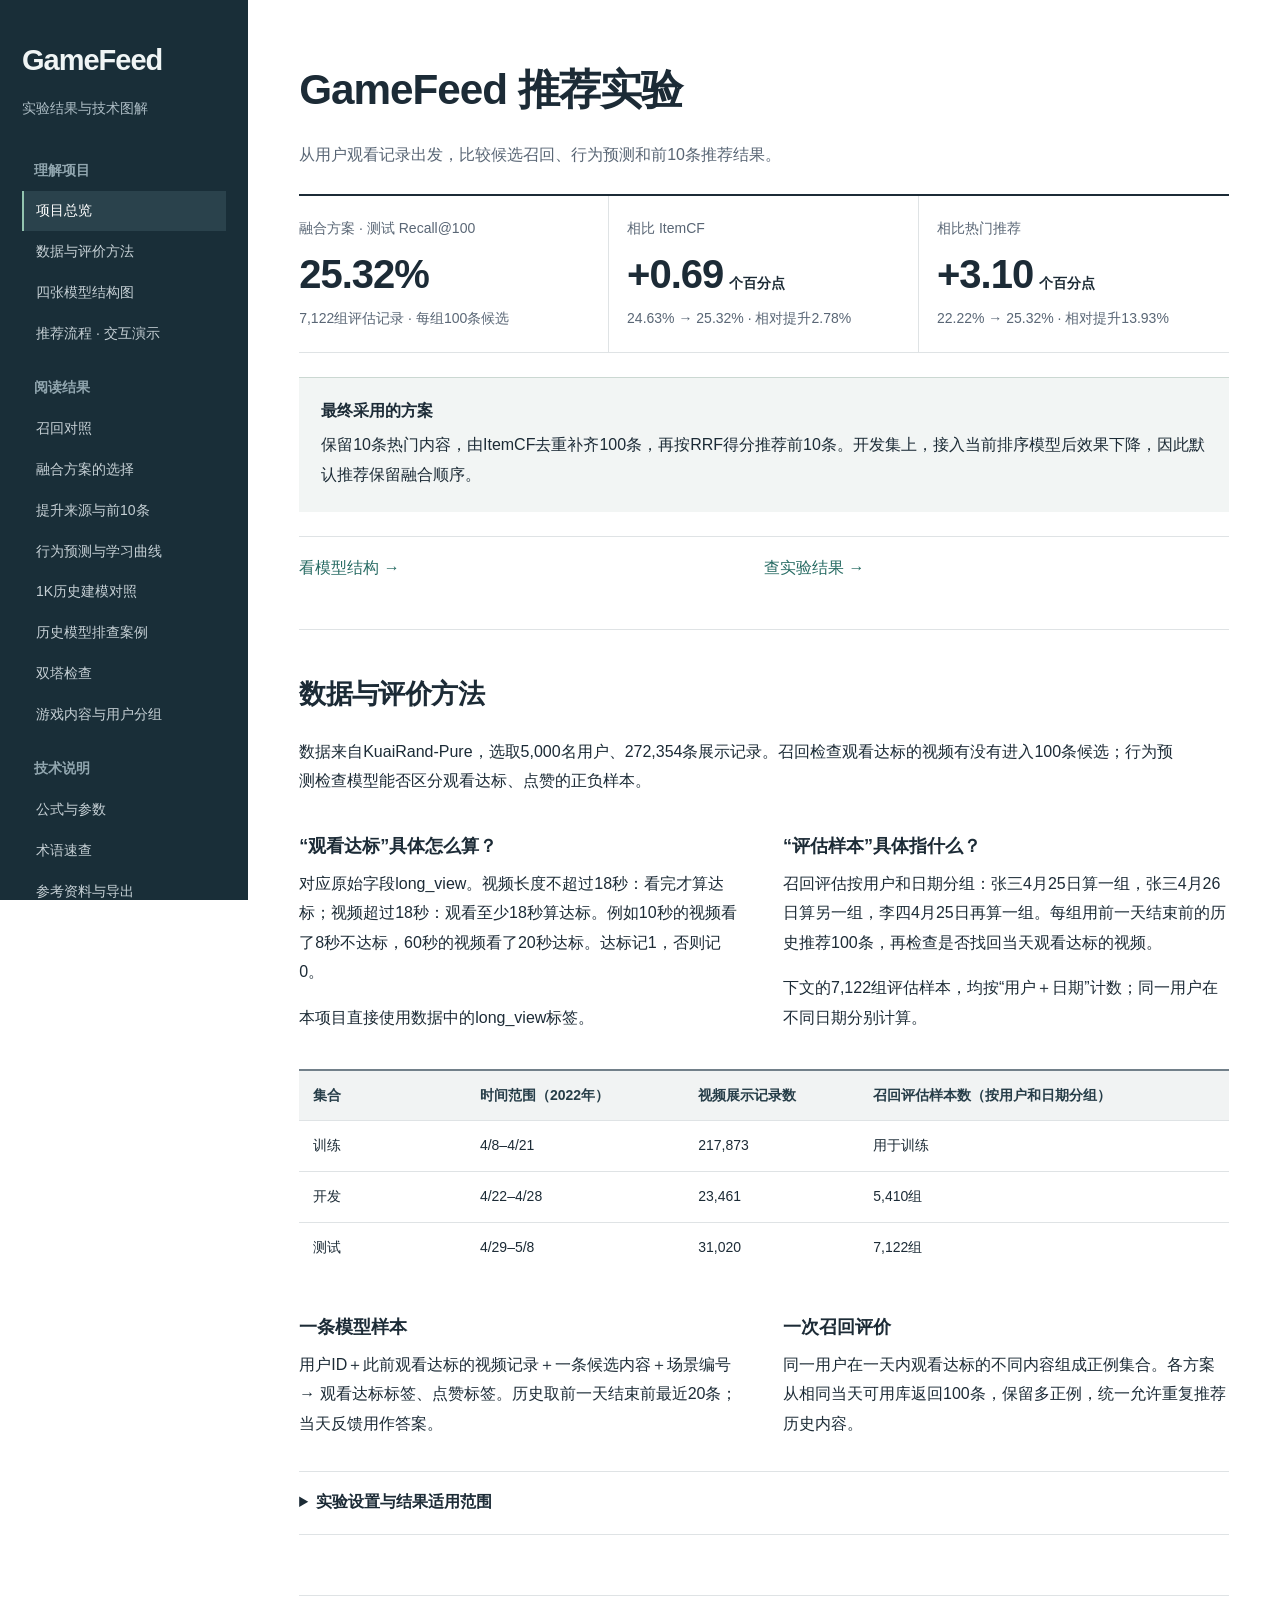
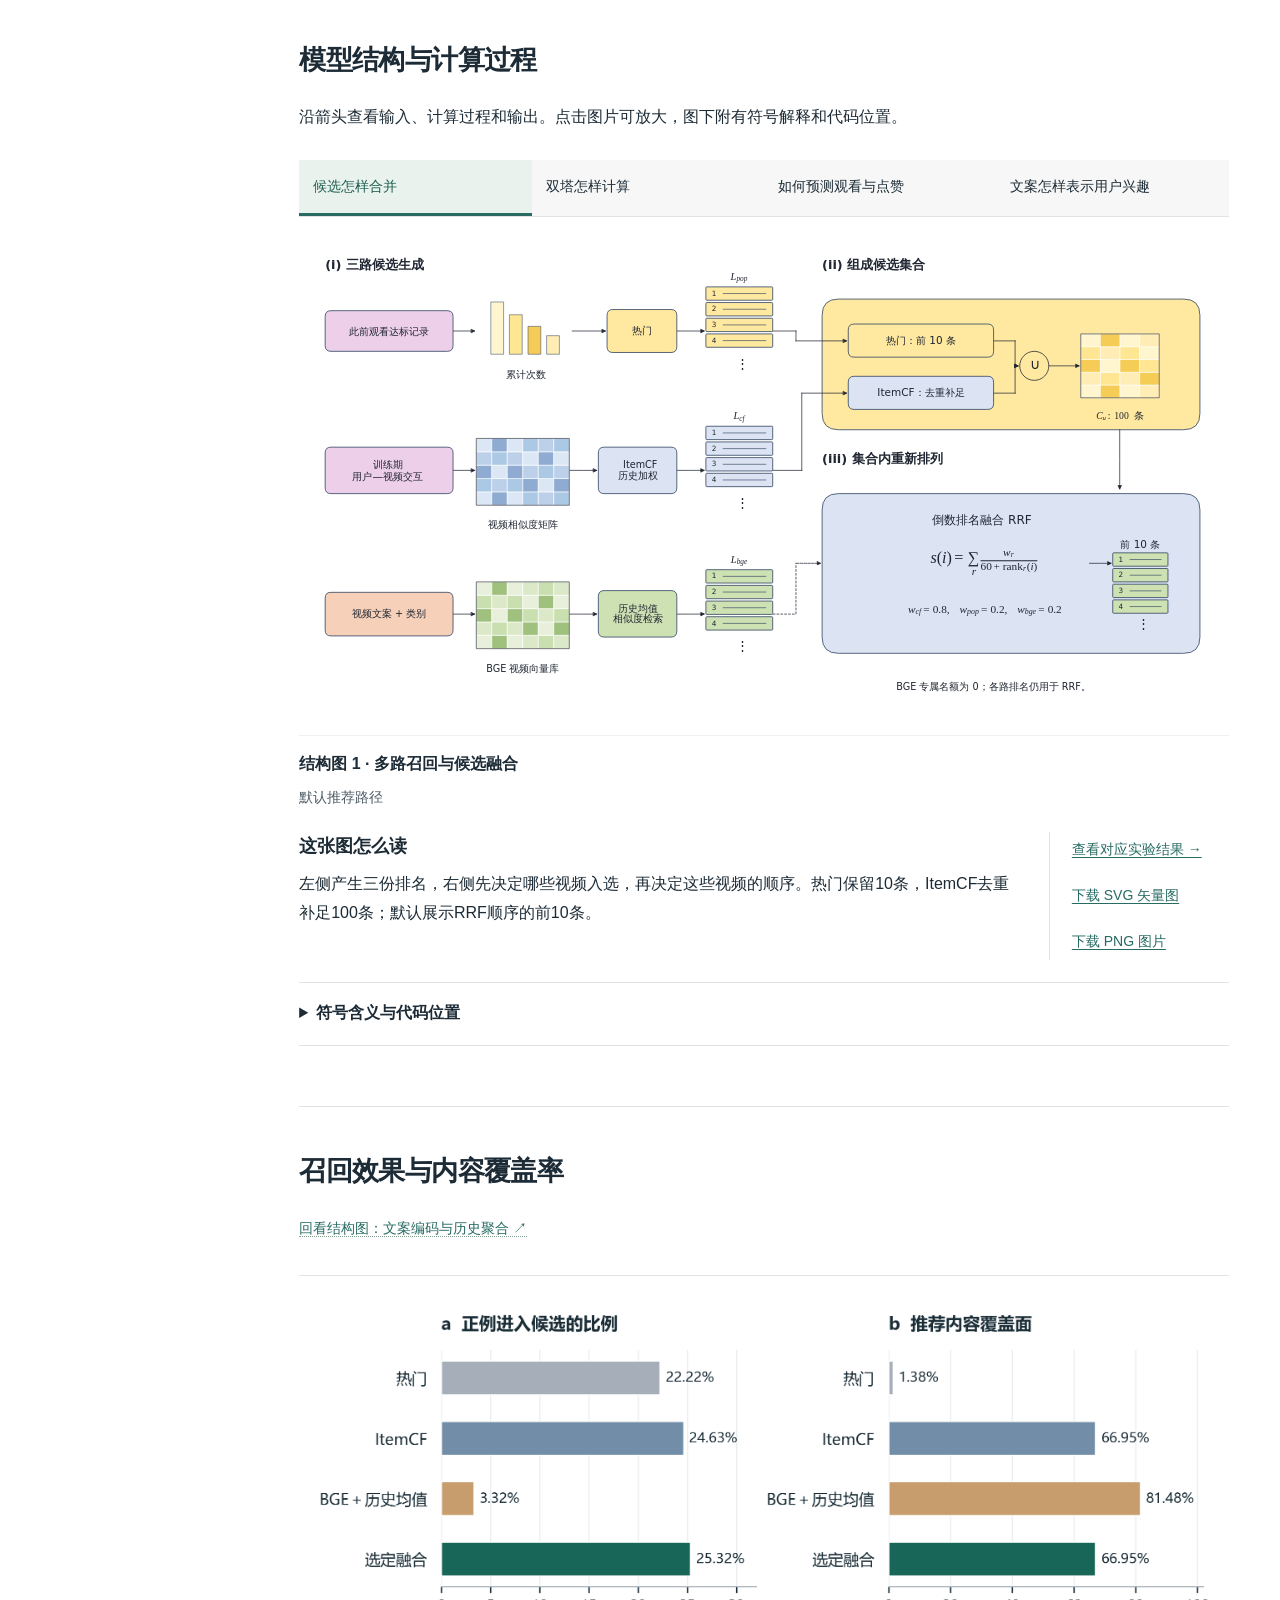
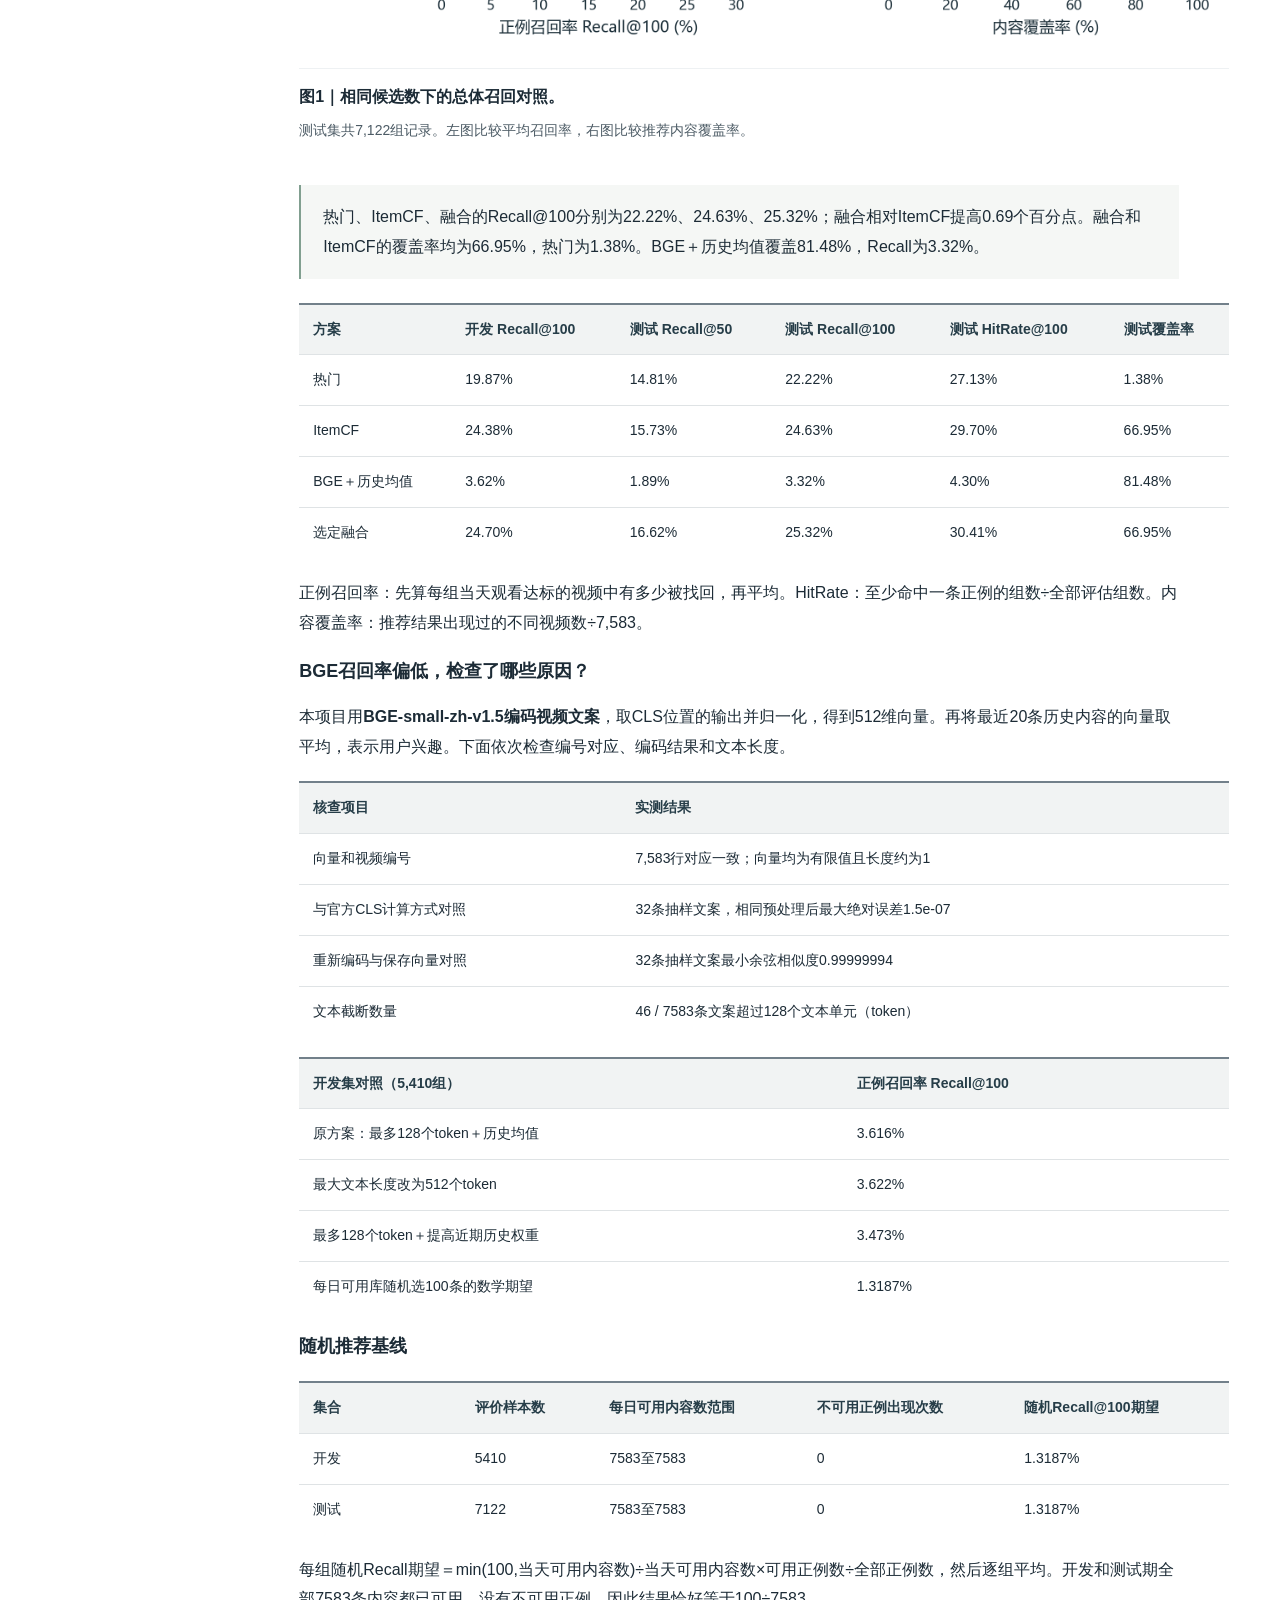
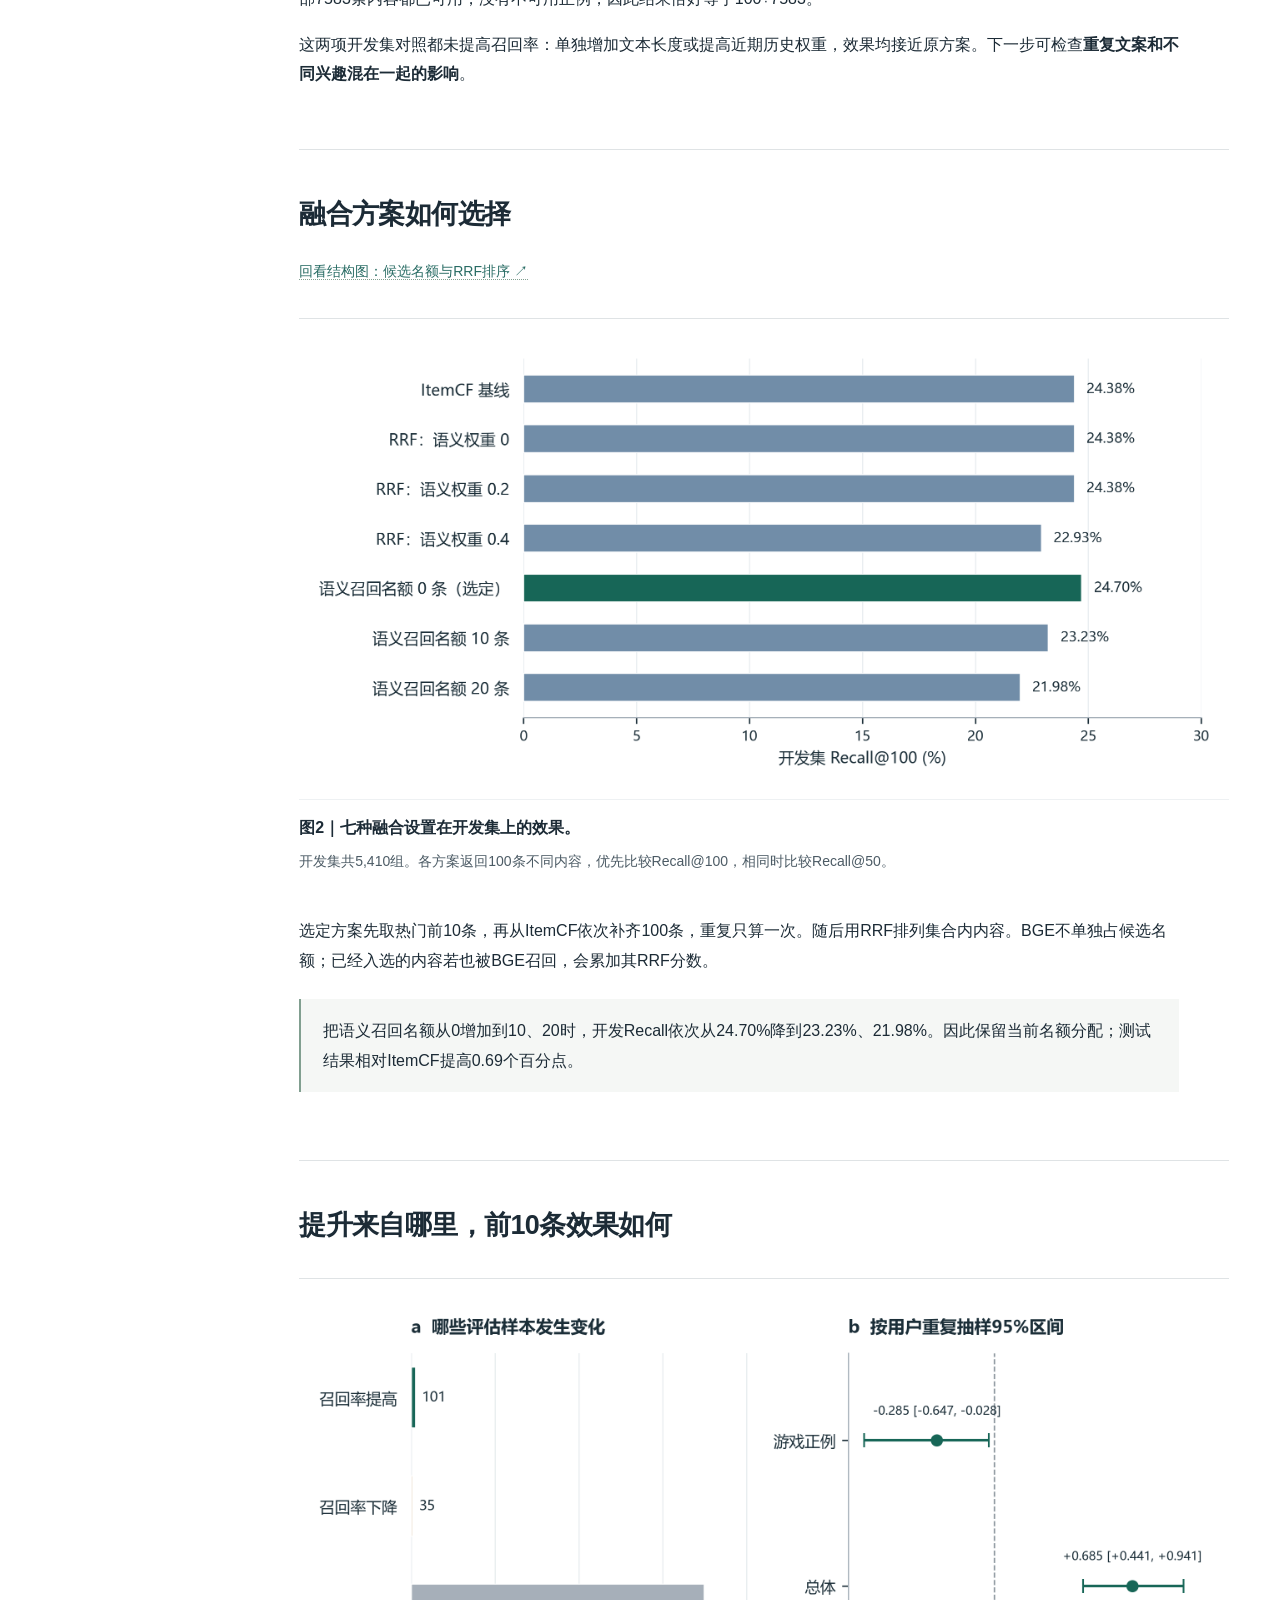
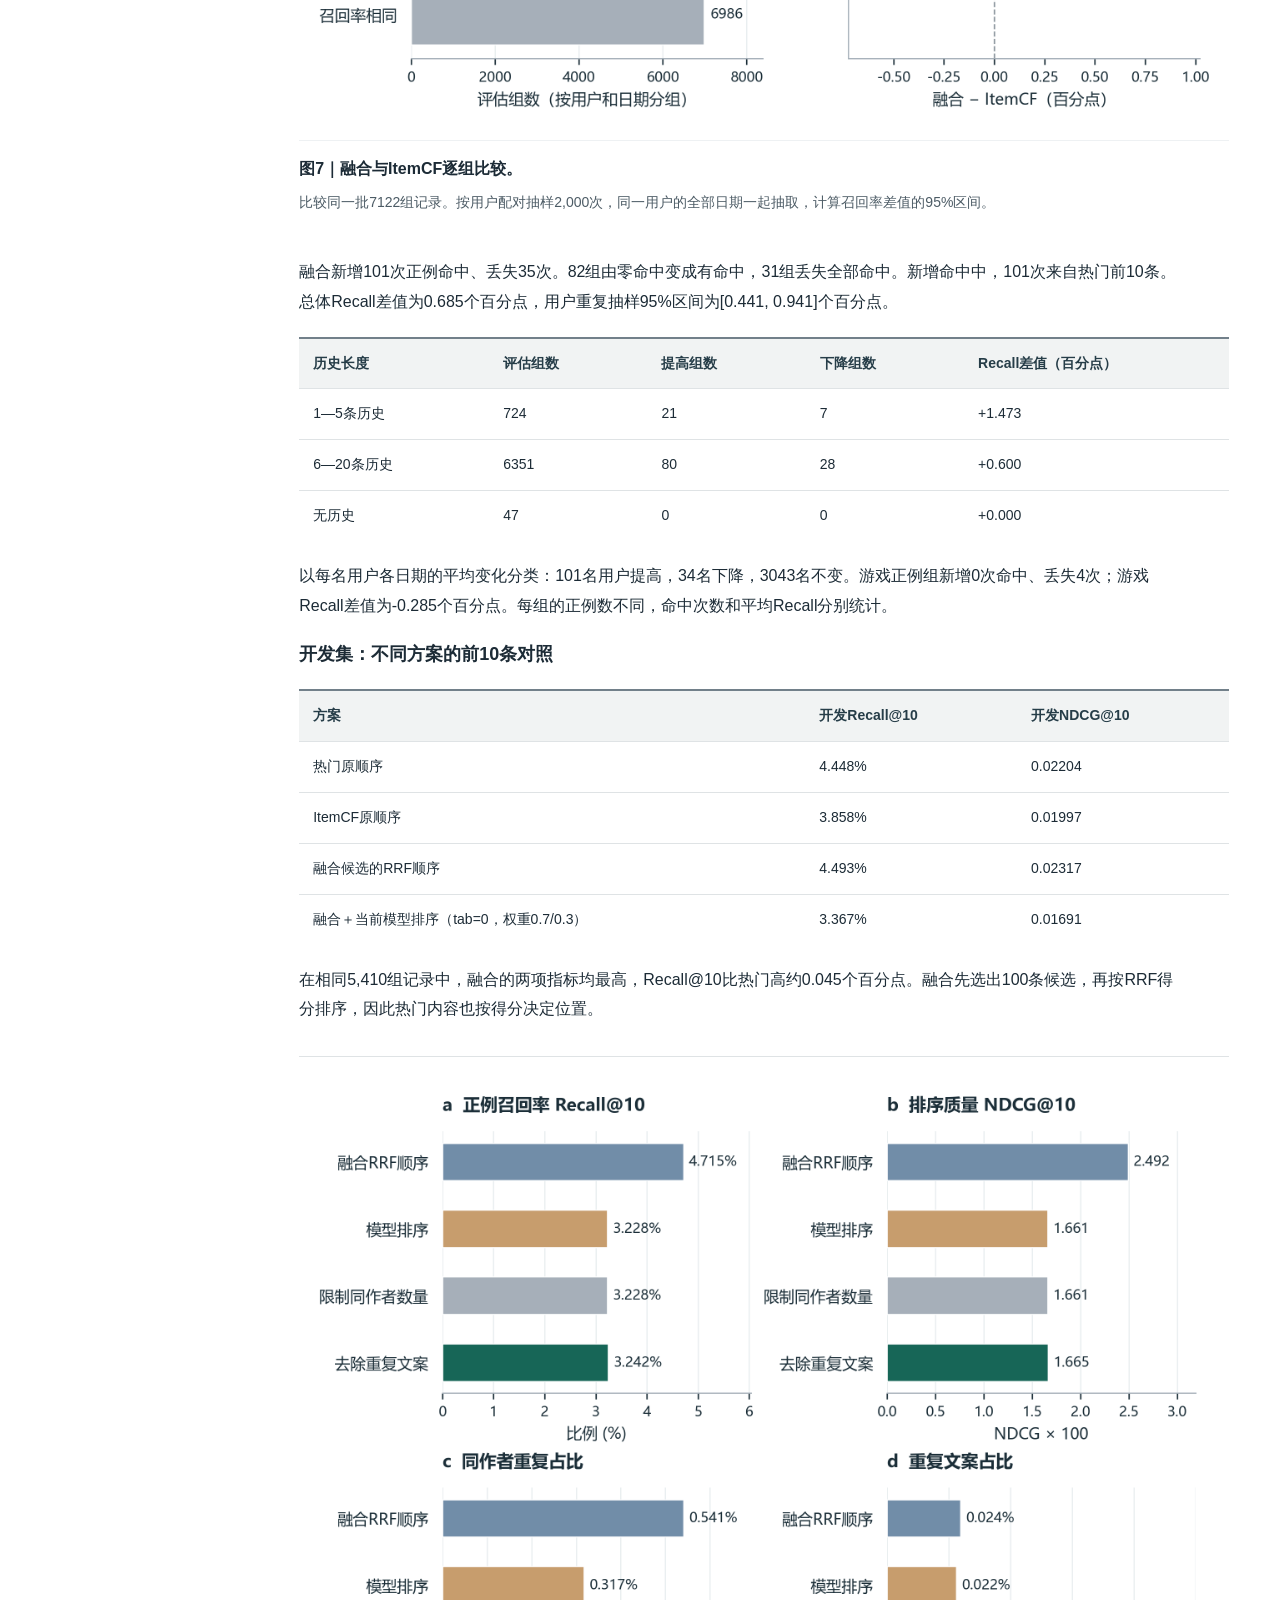
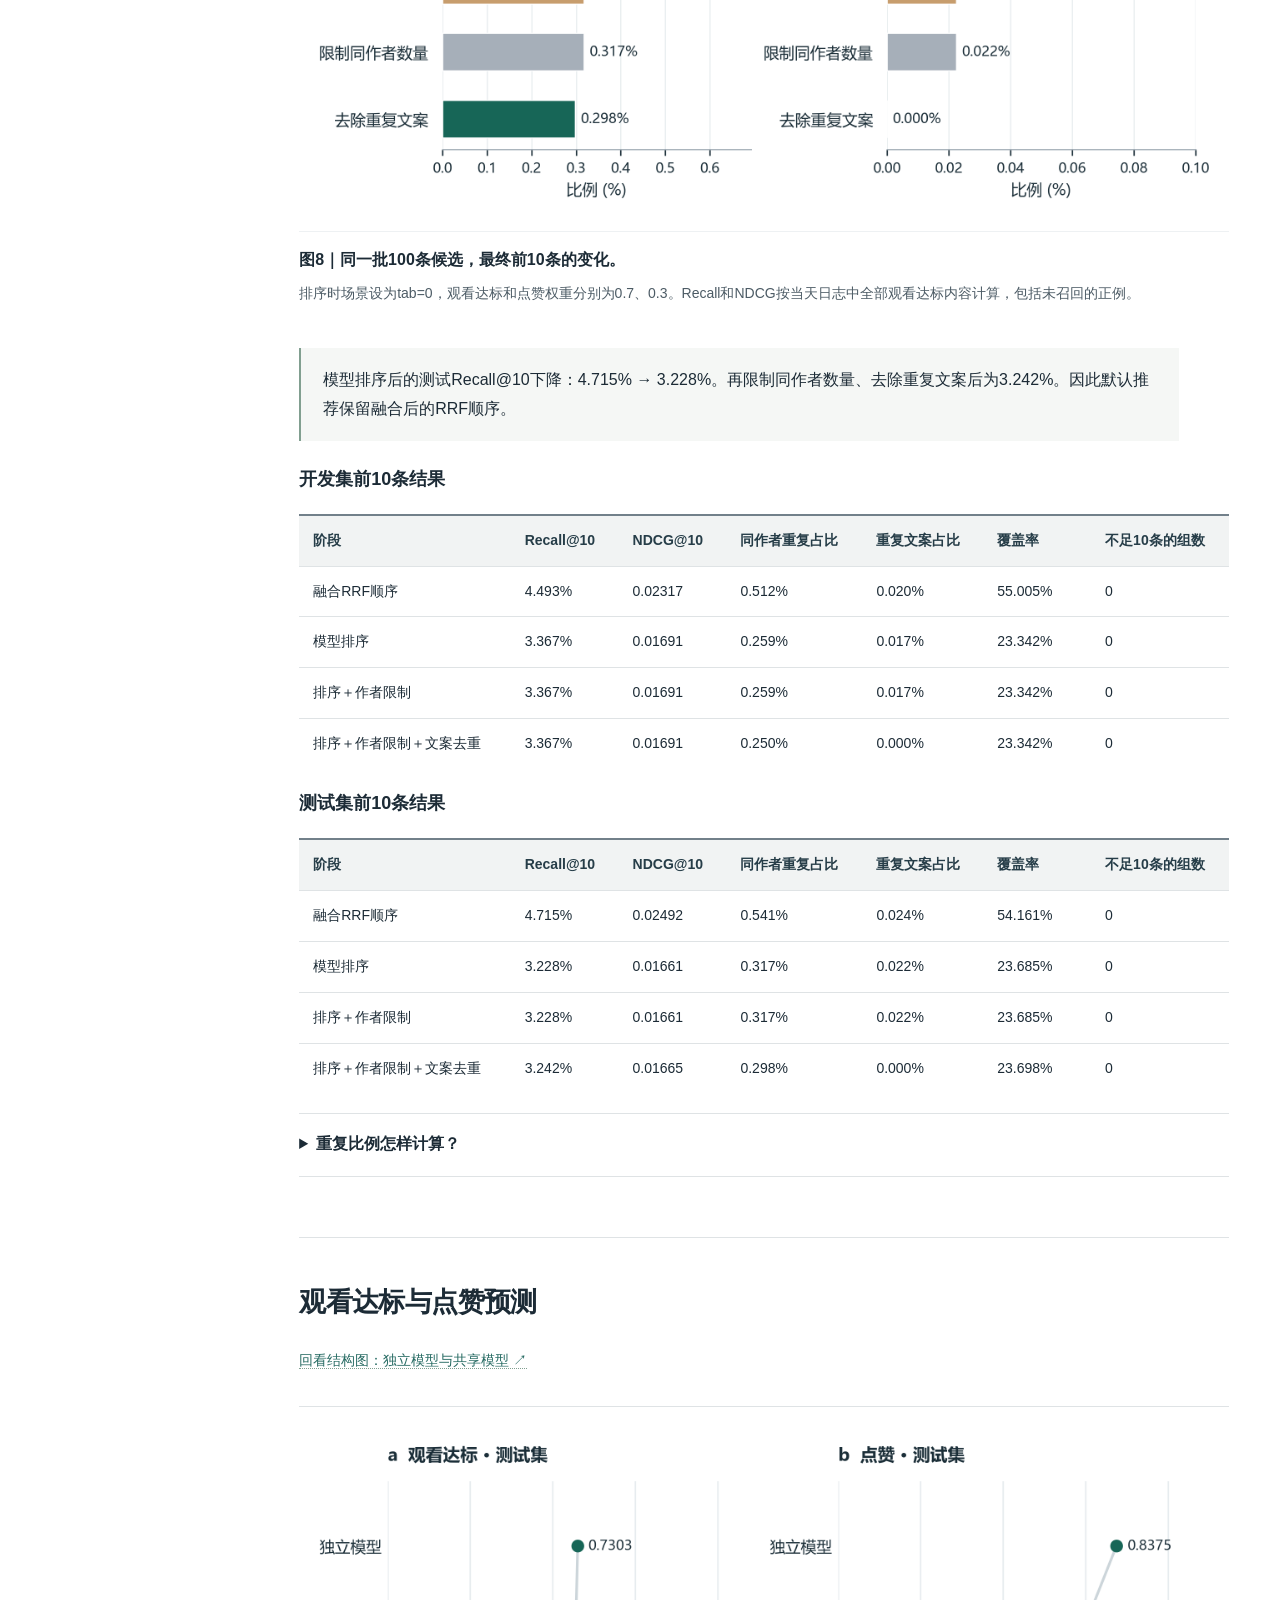
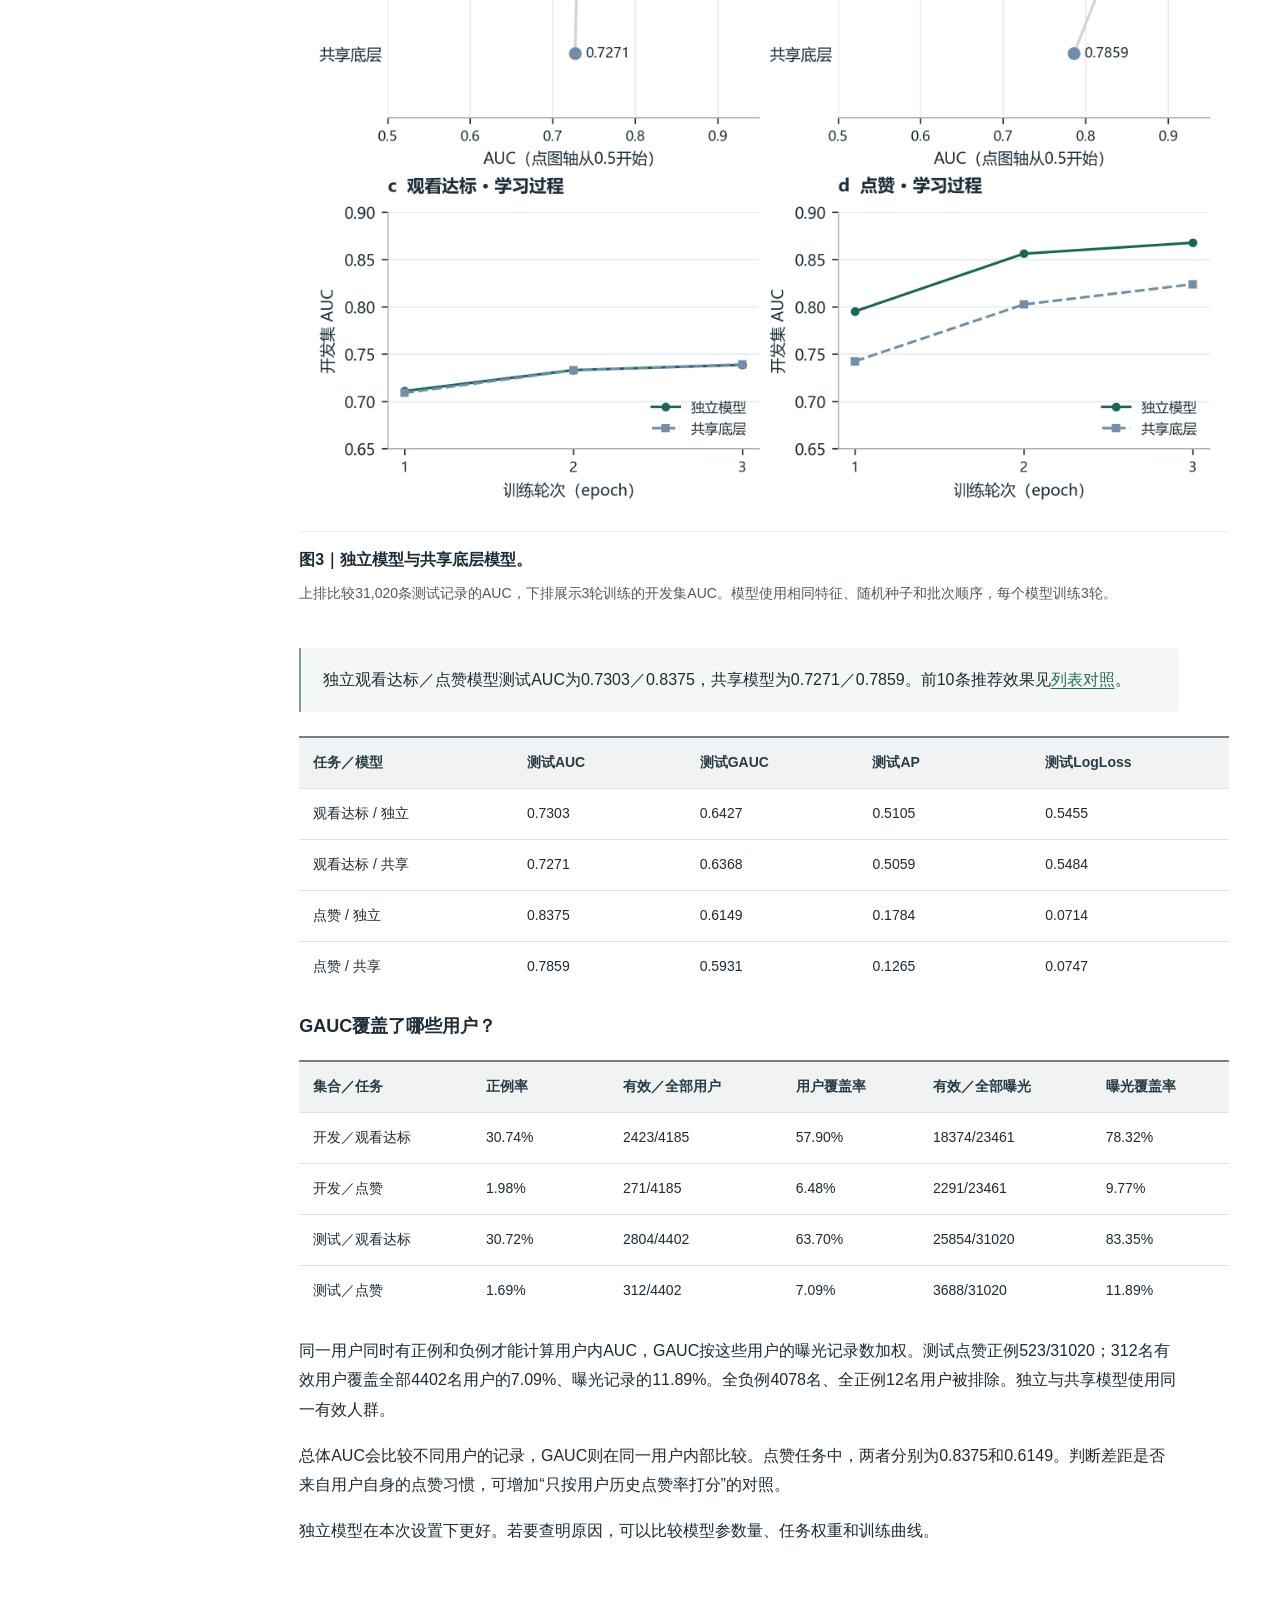
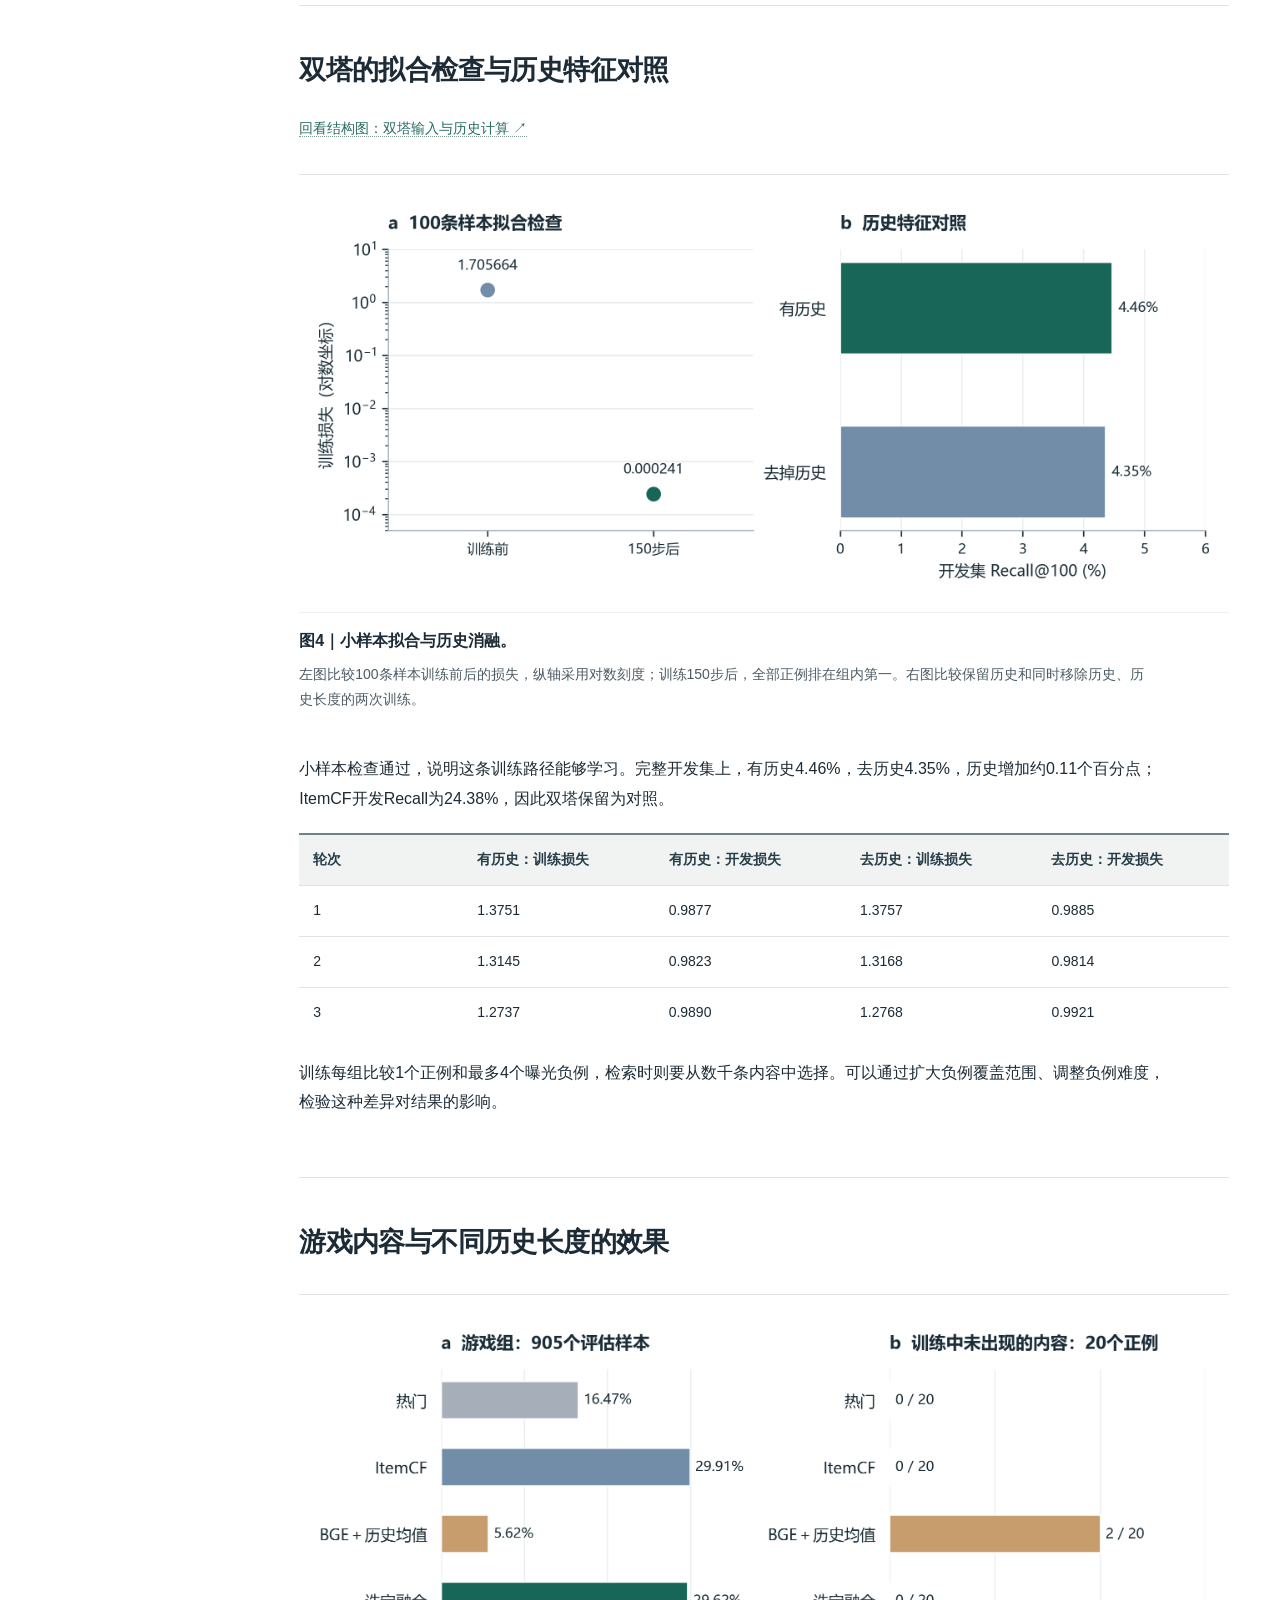
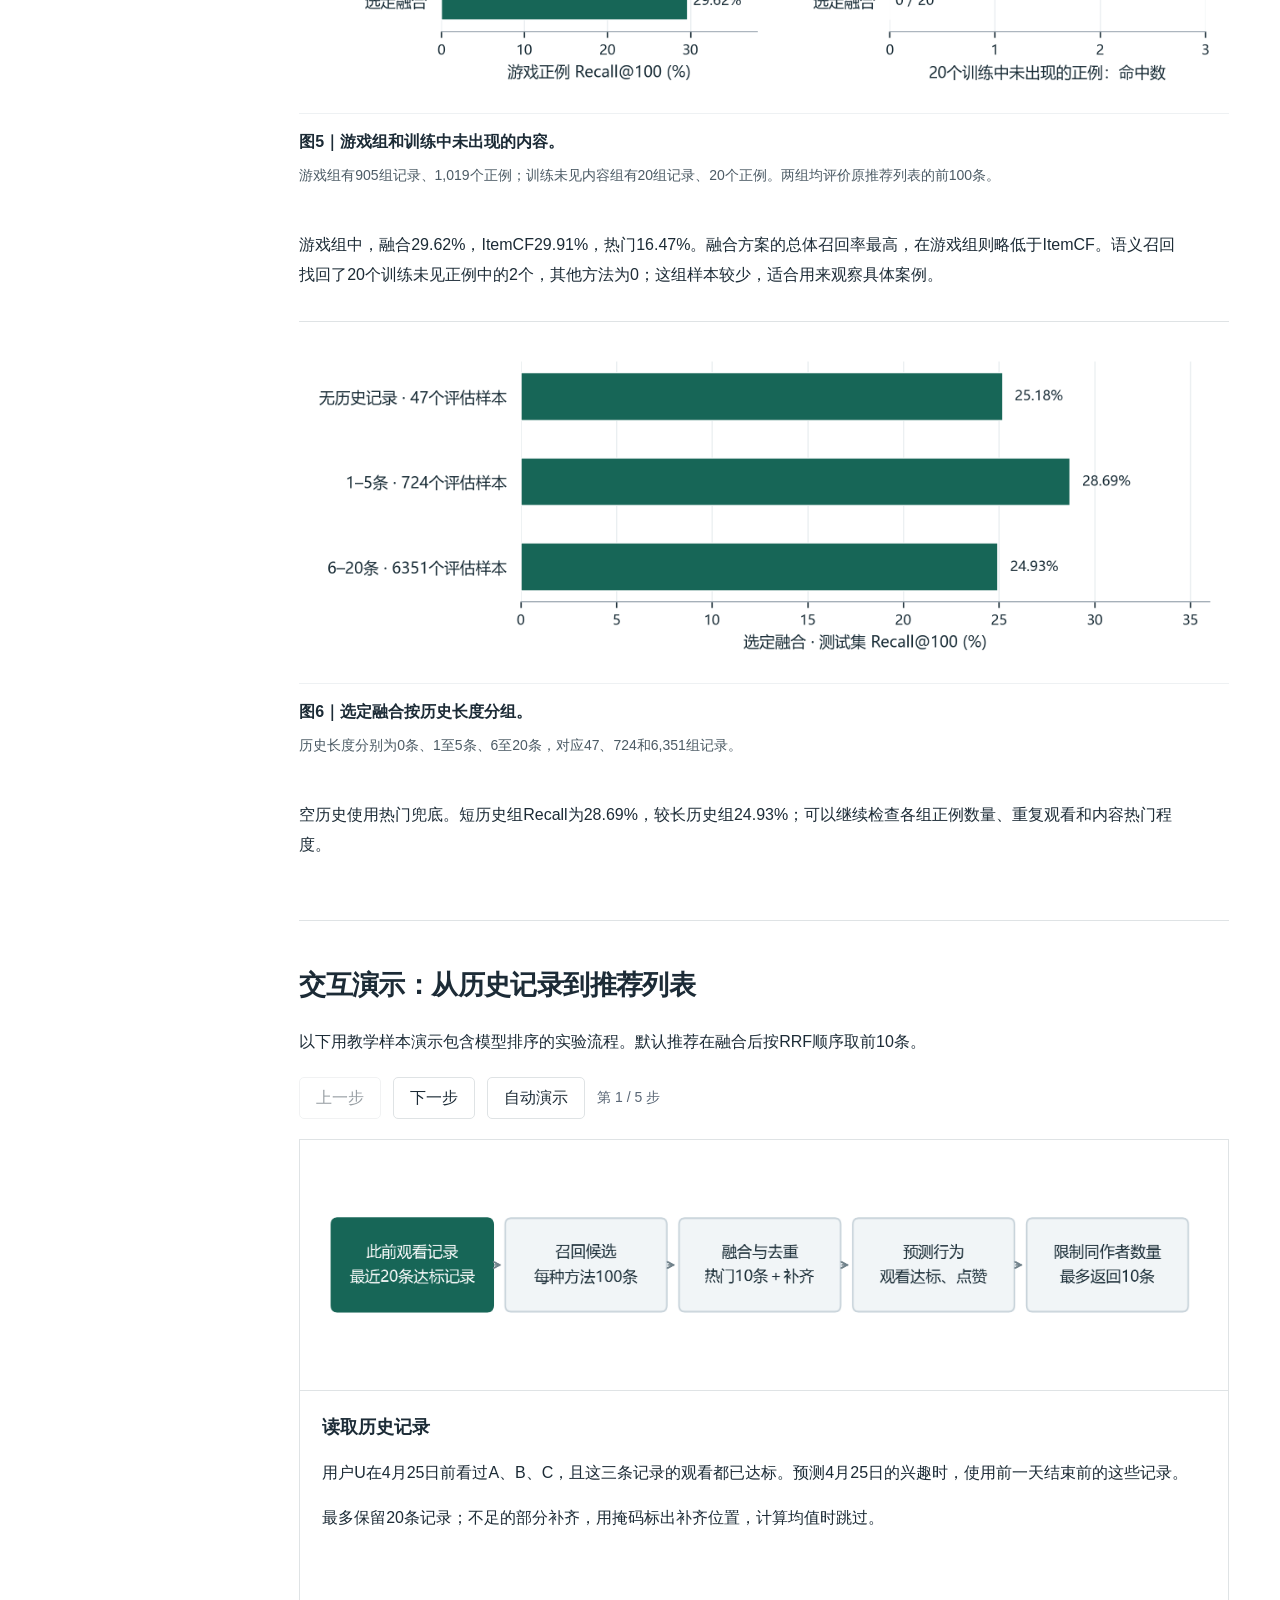
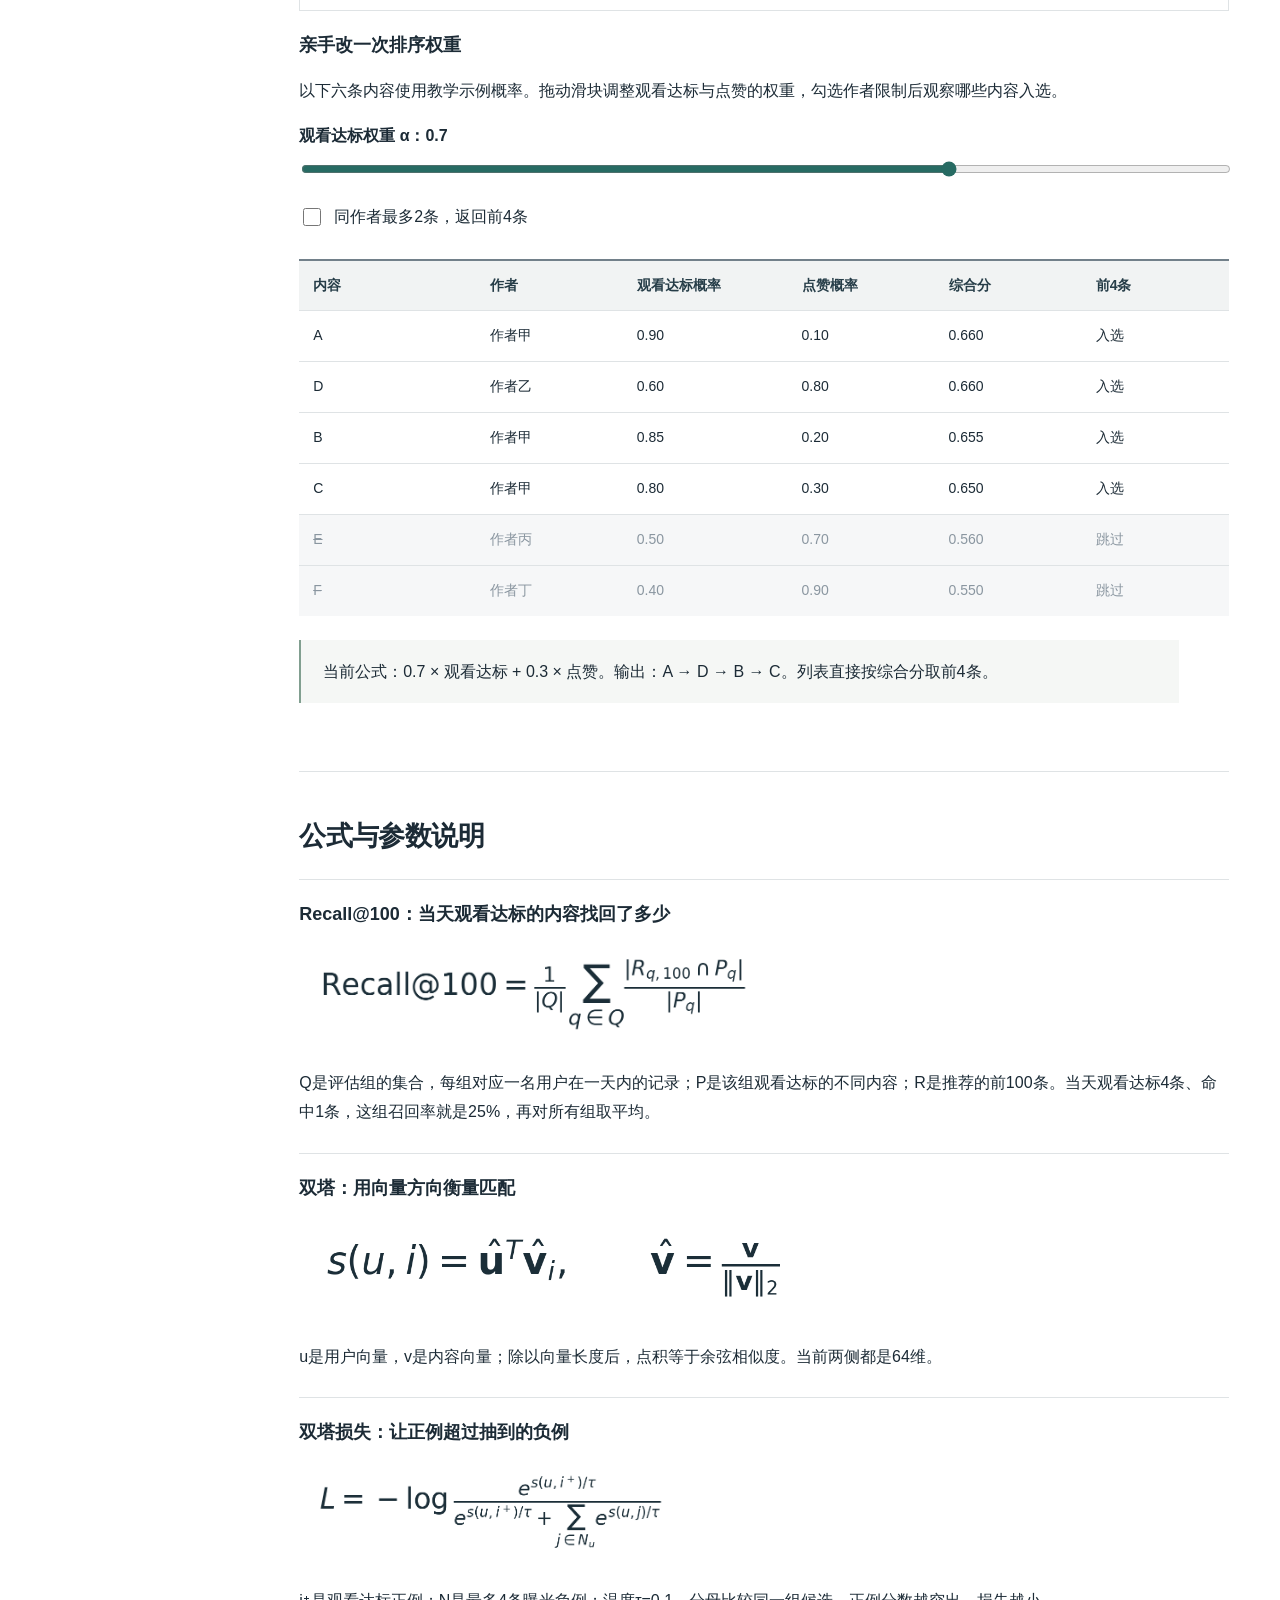
==== deliverables/GameFeed_实验结果图解.html @ 48ff735e "Publish 1K history modeling experiments and sanitized reports" ====
<!doctype html>
<html lang="zh-CN">
<head><meta charset="utf-8"><meta name="viewport" content="width=device-width,initial-scale=1">
<title>GameFeed｜实验结果与技术图解</title>
<style>
:root{--ink:#20313b;--muted:#596a75;--line:#dce4e9;--accent:#176657;--light:#eef5f2;--paper:#fff;--bg:#f5f7f9}
*{box-sizing:border-box}html{scroll-behavior:smooth;scroll-padding-top:24px}body{margin:0;font:16px/1.85 'Segoe UI','Microsoft YaHei',sans-serif;color:var(--ink);background:var(--bg)}a{color:var(--accent);text-underline-offset:3px}a:hover{color:#0b4539}button,input{font:inherit}button,.button{cursor:pointer;min-height:42px;border:1px solid var(--line);background:#fff;color:var(--ink);border-radius:5px;padding:8px 16px;text-decoration:none;display:inline-flex;align-items:center;justify-content:center;line-height:1.5}button:hover,.button:hover{background:var(--light);border-color:var(--accent)}button:disabled{opacity:.45;cursor:default}.button{background:var(--accent);color:#fff}.button:hover{color:var(--accent)}.button.secondary{background:#fff;color:var(--accent)}:focus-visible{outline:3px solid #ad7028;outline-offset:3px}.skip{position:absolute;top:-70px;padding:12px;background:#fff;z-index:10}.skip:focus{top:0}
.shell{max-width:1480px;margin:auto;display:grid;grid-template-columns:220px minmax(0,1fr)}.rail{position:sticky;top:0;height:100vh;padding:34px 22px;border-right:1px solid var(--line);background:#fff;overflow:auto}.brand{font-size:25px;font-weight:800;letter-spacing:-1px}.rail .meta{font-size:12px;margin:2px 0 25px}.rail nav{display:flex;flex-direction:column;gap:3px}.rail nav a{display:block;text-decoration:none;color:var(--muted);padding:8px 10px;font-size:13px;border-radius:4px}.rail nav a:hover{background:var(--light);color:var(--accent)}.rail-note{font-size:12px;color:var(--muted);border-top:1px solid var(--line);margin-top:24px;padding-top:14px}
main{min-width:0;padding:0 46px 30px;max-width:1190px}section{padding:45px 0;border-bottom:1px solid var(--line);scroll-margin-top:10px}.hero{padding-top:54px}.eyebrow{font-size:12px;letter-spacing:2px;color:var(--accent);font-weight:700}h1{font-size:clamp(30px,3vw,45px);line-height:1.35;letter-spacing:-1px;margin:18px 0}h2{font-size:25px;line-height:1.5;margin:0}h3{font-size:18px;line-height:1.6;margin:20px 0 8px}.lead{font-size:19px;color:var(--muted);max-width:780px}.meta,.reader{font-size:13px;color:var(--muted)}.section-head{display:flex;gap:16px;align-items:center;margin-bottom:23px}.section-head>span{font-size:13px;font-weight:700;color:var(--accent);border:1px solid #a7bdb5;padding:2px 8px;border-radius:3px}.kpis{display:grid;grid-template-columns:repeat(3,1fr);border:1px solid var(--line);margin:30px 0;background:var(--paper)}.kpis>div{padding:22px;border-right:1px solid var(--line)}.kpis>div:last-child{border:0}.kpis small,.kpis span{display:block;font-size:12px;color:var(--muted)}.kpis strong{display:block;font-size:36px;line-height:1.7;letter-spacing:-1px;font-variant-numeric:tabular-nums}.kpis em{font-size:12px;font-style:normal;letter-spacing:0;margin-left:6px}.finding,.takeaway,.talk{background:var(--light);border-left:3px solid var(--accent);padding:17px 22px;margin:24px 0}.finding p{margin:5px 0}.two-col{display:grid;grid-template-columns:1fr 1fr;gap:30px}.two-col p{margin-top:6px}
figure{margin:22px 0;background:#fff;border:1px solid var(--line);padding:22px 20px 16px;break-inside:avoid}.chart{display:block;width:100%;height:auto}figcaption{font-size:13px;color:var(--muted);line-height:1.75;padding:14px 10px 0;border-top:1px solid #eef1f3;margin-top:12px}figcaption b{color:var(--ink)}.table-wrap{overflow:auto;margin:20px 0;border:1px solid var(--line);background:white}table{border-collapse:collapse;width:100%;font-size:13px;font-variant-numeric:tabular-nums}th{background:#edf1f4;text-align:left;color:#3c515d;white-space:nowrap}td,th{padding:11px 15px;border-bottom:1px solid var(--line);vertical-align:top}td{min-width:70px}tr:last-child td{border-bottom:0}tbody tr:hover{background:#f7faf9}
details{margin:16px 0;border:1px solid var(--line);background:white;padding:15px 20px}summary{cursor:pointer;font-weight:600;line-height:1.7;min-height:30px}details ul{padding-left:22px;color:var(--muted);font-size:14px}.formula-grid{display:grid;grid-template-columns:1fr;gap:18px}.formula-card{background:#fff;border:1px solid var(--line);padding:22px 26px;break-inside:avoid;min-width:0}.formula-card h3{margin-top:0}.formula-card p{font-size:14px;margin-bottom:0}.formula{width:100%;height:auto;display:block}.formula-card:nth-child(even){border-left:3px solid #718da8}
.flow-controls,.qa-controls,.downloads{display:flex;flex-wrap:wrap;gap:12px;align-items:center;margin:20px 0}#stage-count{font-size:13px;color:var(--muted)}#flow-image{background:white;border:1px solid var(--line);padding:10px}.stage-copy{background:#fff;border:1px solid var(--line);border-top:0;padding:22px;min-height:150px}.stage-copy h3{margin-top:0}.slider-label{display:block;font-weight:600}input[type=range]{width:100%;accent-color:var(--accent);height:32px}.check{display:flex;align-items:center;gap:10px;min-height:44px}input[type=checkbox]{width:18px;height:18px;accent-color:var(--accent)}.toy-row{animation:enter .25s ease-out}.toy-dropped{color:#8a96a0;background:#f6f7f8}.toy-dropped td:first-child{text-decoration:line-through}.qa-controls label{font-size:13px}input[type=search]{min-width:230px;flex:1;min-height:44px;background:white;border:1px solid #a5b6c0;border-radius:4px;padding:9px 13px}#qa-count{font-size:12px;color:var(--muted)}.qa>summary>span{font-size:12px;color:var(--accent);margin-right:8px}.qa summary small{display:inline-block;font-size:11px;font-weight:400;color:var(--muted);border:1px solid var(--line);padding:0 5px;margin-left:8px}.answer{padding:6px 2px 0;font-size:15px}.example{border-left:2px solid #c79d6d;padding-left:14px}.code{font-family:'Consolas','Microsoft YaHei',monospace;font-size:12px;color:#5a6b76;overflow-wrap:anywhere}.references{font-size:14px;padding-left:20px}.talk ol{padding-left:22px}.talk li{margin-bottom:8px}.footer{font-size:12px;color:var(--muted);padding:24px 0}.qa[hidden]{display:none}.sr-only{position:absolute;width:1px;height:1px;overflow:hidden;clip:rect(0,0,0,0)}@keyframes enter{from{opacity:.4}to{opacity:1}}
@media(max-width:1100px){.shell{grid-template-columns:190px minmax(0,1fr)}main{padding:0 26px}.rail{padding:25px 14px}.kpis>div{padding:16px}.kpis strong{font-size:29px}}
@media(max-width:800px){.shell{display:block}.rail{position:relative;height:auto;border-right:0;border-bottom:1px solid var(--line);padding:18px 20px}.rail .meta{margin-bottom:12px}.rail nav{display:flex;flex-direction:row;overflow:auto;gap:6px}.rail nav a{flex:0 0 auto;padding:6px 10px;border:1px solid var(--line)}.rail-note{display:none}main{padding:0 18px}section{padding:30px 0}.hero{padding-top:25px}h1{font-size:31px}.lead{font-size:16px}h2{font-size:21px}.kpis{grid-template-columns:1fr}.kpis>div{border-right:0;border-bottom:1px solid var(--line);padding:15px 20px}.kpis strong{font-size:32px}.two-col{grid-template-columns:1fr;gap:0}figure{padding:8px}.formula-card{padding:16px}.table-wrap{margin:14px 0}.qa{padding:14px}.qa-controls{gap:8px}input[type=search]{min-width:0;width:100%;flex-basis:100%}.section-head{gap:10px}.stage-copy{min-height:190px}.downloads>*{width:100%}.formula{min-width:0}}
@media(prefers-reduced-motion:reduce){html{scroll-behavior:auto}.toy-row{animation:none}}
@media print{@page{size:A4;margin:15mm}body{background:white;font-size:10pt}.shell{display:block}.rail,.skip,.flow-controls,.qa-controls,.downloads,#alpha,.check,.slider-label{display:none}main{padding:0;max-width:none}.hero{padding-top:0}section{padding:22px 0;break-inside:auto}h1{font-size:25pt}h2{font-size:17pt}h3{font-size:12pt}figure,.formula-card,.qa{break-inside:avoid}figure{padding:8px}.chart{max-height:220mm;object-fit:contain}.kpis strong{font-size:23pt}.kpis{grid-template-columns:repeat(3,1fr)}.kpis>div{border-bottom:0;border-right:1px solid var(--line)}.table-wrap{overflow:visible}table{font-size:9pt}td,th{padding:6px}.qa[hidden]{display:block}.code{font-size:8pt}a{color:inherit;text-decoration:none}.meta{font-size:8pt}}
.formula{width:auto;max-width:100%;max-height:115px;object-fit:contain;object-position:left center}.chart,.formula{cursor:zoom-in}dialog{border:1px solid var(--line);border-radius:8px;width:min(1300px,96vw);padding:16px;background:white}dialog::backdrop{background:rgba(20,35,45,.55)}.zoom-head{display:flex;justify-content:space-between;align-items:center;gap:15px;font-size:13px;color:var(--muted);margin-bottom:12px}.zoom-body{overflow:auto;max-height:80vh}.zoom-body img{display:block;max-width:none;width:100%;min-width:760px;height:auto}.zoom-body img.formula-zoom{width:auto;min-width:0;max-width:none;height:160px}.zoom-note{font-size:12px;color:var(--muted)}@media print{dialog{display:none!important}.formula{max-height:25mm}.chart,.formula{cursor:default}}
/* Editorial technical report: native CSS, offline, Distill-inspired reading hierarchy. */
:root{--ink:#1c2b36;--muted:#596675;--line:#dfe3e5;--accent:#276b63;--light:#f0f6f3;--bg:#fff}
.shell{max-width:1680px;grid-template-columns:248px minmax(0,1fr)}
.rail{background:#192e38;color:#f0f5f5;border:0;padding:34px 22px}.brand{font-size:29px;letter-spacing:-1px}.rail .meta,.rail-note{color:#adbdc5}.rail nav{gap:1px}.rail nav a{color:#c6d0d5;border-radius:0;padding:7px 12px;font-size:14px;border-left:2px solid transparent}.rail nav a:hover,.rail nav a[aria-current=true]{color:white;background:#2a424c;border-left-color:#93c4af}.nav-group{font-size:14px;letter-spacing:0;color:#91a6af;padding:20px 12px 7px}.rail-note{border-color:#3c515c}
main{max-width:none;padding:0 clamp(26px,4vw,76px) 36px}.hero{padding:44px 0 30px}h1{font-size:clamp(32px,3.3vw,46px);line-height:1.22;letter-spacing:-1px;max-width:850px;margin:20px 0 24px}.lead{font-size:19px;max-width:750px;line-height:1.9}.eyebrow{letter-spacing:2.5px;font-size:14px}.hero .meta{border-top:1px solid var(--line);padding-top:16px;margin-top:27px}.kpis{border:0;border-top:2px solid var(--ink);border-bottom:1px solid var(--line);background:transparent}.kpis>div{padding:20px 18px}.kpis>div:first-child{padding-left:0}.kpis strong{font-size:40px;font-weight:650}.kpis small{font-size:14px}.finding{background:#f2f5f4;border-left:0;border-top:1px solid #cbd8d2;padding:20px 24px}.hero>p:not(.lead):not(.eyebrow):not(.meta){font-size:14px}.reading-paths{display:flex;gap:0;flex-wrap:wrap;margin:28px 0 4px;border-top:1px solid var(--line)}.reading-paths a{display:flex;flex:1;min-width:180px;gap:14px;padding:18px 12px 12px 0;text-decoration:none;font-size:14px}.reading-paths b{font-family:Consolas,monospace;font-size:14px;color:#81938f}.reading-paths a:hover{background:var(--light)}
section{padding:44px 0;border-bottom:1px solid var(--line)}section>p{max-width:880px}.section-head{align-items:baseline;gap:18px;margin-bottom:26px}.section-head>span{border:0;border-radius:0;padding:0;font:16px inherit;color:#87968f;min-width:32px}h2{font-size:27px;letter-spacing:-.6px}.two-col{gap:38px}.two-col>div{min-width:0}figure{border:0;border-top:1px solid var(--line);padding:20px 0 10px;margin:32px 0;background:white}figcaption{padding:14px 0 0;font-size:14px}.takeaway{background:#f5f7f5;border:0;border-left:2px solid #819f90;font-size:15px}.table-wrap{border:0;border-top:2px solid #72808a}th{background:#f1f3f3;color:#263d48}td,th{padding:12px 14px}details{border:0;border-top:1px solid var(--line);border-bottom:1px solid var(--line);padding:16px 0}details ul{line-height:1.9}.formula-card{border:0;border-top:1px solid var(--line);padding:24px 0}.formula-card:nth-child(even){border-left:0}.qa{margin:0;padding:21px 0;border-bottom:0}.qa:last-child{border-bottom:1px solid var(--line)}.answer{max-width:860px;padding-left:0}.qa summary small{border:0;background:#f0f4f3;padding:2px 8px}.qa-controls{position:sticky;top:0;background:#fff;padding:12px 0;z-index:5;border-bottom:1px solid var(--line)}
.arch-intro{max-width:850px}.architecture-tabs{display:grid;grid-template-columns:repeat(4,minmax(0,1fr));gap:0;margin:28px 0 0;border-bottom:1px solid var(--line)}.architecture-tabs button{display:block;min-height:56px;border:0;border-bottom:3px solid transparent;border-radius:0;text-align:left;padding:14px;background:#f6f7f6;font-size:14px}.architecture-tabs button small{display:block;font:14px inherit;color:#75857f;margin-bottom:5px}.architecture-tabs button[aria-selected=true]{background:#eaf2ee;border-bottom-color:var(--accent);color:#1c5d4f}.arch-panel{padding:0}.arch-panel figure{margin:0;border:0;padding:24px 0 0}.arch-panel .chart{width:100%;background:#fff}.arch-caption{display:grid;grid-template-columns:minmax(0,1fr) 210px;gap:30px;margin:22px 0}.arch-caption h3{margin:0 0 8px}.arch-caption p{font-size:14px;margin:0}.arch-links{display:flex;flex-direction:column;gap:10px;border-left:1px solid var(--line);padding-left:22px;font-size:14px}.arch-links a{padding:5px 0}.arch-panel details{margin-top:16px}.arch-panel[hidden]{display:none}.arch-crosslink{font-size:14px;border-bottom:1px dotted #819f90;text-decoration:none}.chapter-context{font:14px inherit;letter-spacing:.5px;color:#7b8a92;margin-bottom:14px}.footer{border-top:1px solid var(--line)}

/* Text hierarchy: body 16px, supporting text 14px, no decorative microcopy. */
section>p{overflow-wrap:anywhere}
body{font-family:"Microsoft YaHei","PingFang SC",sans-serif;line-height:1.85}
.rail .meta,.rail-note,.meta,.reader,.code,.footer,#qa-count,#stage-count{font-size:14px}
.rail .meta{margin:8px 0 16px}.nav-group{padding-top:20px;font-weight:600}
.kpis{margin:24px 0}.kpis small,.kpis span,.kpis em{font-size:14px}.kpis strong{line-height:1.6}
.finding{padding:18px 22px;margin:24px 0}.finding p{font-size:16px}.hero>p{font-size:16px}
.reading-paths{margin:24px 0 0}.reading-paths a{font-size:16px;padding:16px 0}
.table-wrap{max-width:100%}table{font-size:14px}th{white-space:normal;min-width:100px}td:first-child{min-width:120px}
figcaption{color:#4c5b65;line-height:1.8}figcaption>b{display:block;font-size:16px;font-weight:600}figcaption p{margin:6px 0 0;max-width:850px}
.arch-caption p,.formula-card p,.answer,.example,.stage-copy p,details p,details li{font-size:16px}
.arch-caption{grid-template-columns:minmax(0,1fr) 180px}.arch-links{font-size:14px}
.qa summary{font-size:17px}.qa>summary>span{font-size:14px}.qa summary small{font-size:14px;color:#53665c;background:transparent}
.qa .code-ref{border:0;margin:10px 0;padding:0}.code-ref summary{font-size:14px;font-weight:400;color:#4c6860}.code-ref .code{font-size:14px;margin-top:8px}
.formula-grid{gap:6px}.formula-card{padding:20px 0}.formula-card h3{font-size:18px}
.stage-copy{min-height:220px}.two-col p{max-width:65ch}.section-head{margin-bottom:22px}.takeaway{font-size:16px}

@media(max-width:1150px){.shell{grid-template-columns:210px minmax(0,1fr)}main{padding:0 30px}.rail{padding:26px 14px}.kpis strong{font-size:31px}.architecture-tabs button{font-size:14px;padding:12px 8px}.arch-caption{grid-template-columns:1fr}.arch-links{border:0;padding:0;flex-direction:row;flex-wrap:wrap}}
@media(max-width:800px){.shell{display:block}.rail{height:auto;position:relative;padding:20px}.rail nav{display:flex;gap:4px}.nav-group{display:none}.rail nav a{border:1px solid #40555e;white-space:nowrap}.rail .meta{margin-bottom:12px}main{padding:0 18px}.hero{padding-top:32px}h1{font-size:32px;letter-spacing:-.5px}h2{font-size:23px}.kpis{grid-template-columns:1fr}.kpis>div{padding:16px 0!important;border-right:0}.kpis strong{font-size:36px}.architecture-tabs{grid-template-columns:repeat(2,minmax(0,1fr))}.architecture-tabs button{font-size:14px;min-height:56px}.arch-caption{gap:14px}.two-col{grid-template-columns:1fr}.answer{padding-left:0}.reading-paths a{min-width:100%;border-bottom:1px solid var(--line)}section{padding:36px 0}.section-head{gap:10px}.qa-controls{position:static}.arch-panel figure{padding-top:15px}}
@media print{.rail,.reading-paths,.architecture-tabs,.arch-links{display:none!important}.shell{display:block}main{padding:0}.arch-panel[hidden]{display:block!important}.arch-panel{break-before:page}.arch-panel .chart{max-height:185mm;object-fit:contain}h1{font-size:28pt}.kpis{grid-template-columns:repeat(3,1fr)}.kpis strong{font-size:24pt}.arch-caption{display:block}.qa-controls{position:static}.hero{padding-top:0}}

</style></head>
<body><a class="skip" href="#overview">跳到报告正文</a><div class="shell"><aside class="rail"><div class="brand">GameFeed</div><p class="meta">实验结果与技术图解</p><nav aria-label="报告目录">
<span class="nav-group">理解项目</span><a href="#overview">项目总览</a><a href="#methods">数据与评价方法</a><a href="#architecture">四张模型结构图</a><a href="#flow">推荐流程 · 交互演示</a><span class="nav-group">阅读结果</span><a href="#retrieval">召回对照</a><a href="#fusion">融合方案的选择</a><a href="#final-evaluation">提升来源与前10条</a><a href="#ranking">行为预测与学习曲线</a><a href="#history-1k">1K历史建模对照</a><a href="#history-followup">历史模型排查案例</a><a href="#diagnostics">双塔检查</a><a href="#groups">游戏内容与用户分组</a><span class="nav-group">技术说明</span><a href="#formulas">公式与参数</a><a href="#glossary">术语速查</a><a href="#sources">参考资料与导出</a></nav><p class="rail-note">离线阅读 · 点击图片放大</p></aside>
<main><section class="hero" id="overview">
    <h1>GameFeed 推荐实验</h1><p class="lead">从用户观看记录出发，比较候选召回、行为预测和前10条推荐结果。</p>
    <div class="kpis"><div><small>融合方案 · 测试 Recall@100</small><strong>25.32%</strong><span>7,122组评估记录 · 每组100条候选</span></div>
    <div><small>相比 ItemCF</small><strong>+0.69<em>个百分点</em></strong><span>24.63% → 25.32% · 相对提升2.78%</span></div>
    <div><small>相比热门推荐</small><strong>+3.10<em>个百分点</em></strong><span>22.22% → 25.32% · 相对提升13.93%</span></div></div>
    <div class="finding"><b>最终采用的方案</b><p>保留10条热门内容，由ItemCF去重补齐100条，再按RRF得分推荐前10条。开发集上，接入当前排序模型后效果下降，因此默认推荐保留融合顺序。</p></div>
    <div class="reading-paths" aria-label="阅读入口"><a href="#architecture">看模型结构 →</a><a href="#retrieval">查实验结果 →</a></div></section>
<section id="methods"><div class="section-head"><h2>数据与评价方法</h2></div>
    <p>数据来自KuaiRand-Pure，选取5,000名用户、272,354条展示记录。召回检查观看达标的视频有没有进入100条候选；行为预测检查模型能否区分观看达标、点赞的正负样本。</p>
    <div class="two-col"><div><h3>“观看达标”具体怎么算？</h3><p>对应原始字段long_view。视频长度不超过18秒：看完才算达标；视频超过18秒：观看至少18秒算达标。例如10秒的视频看了8秒不达标，60秒的视频看了20秒达标。达标记1，否则记0。</p><p>本项目直接使用数据中的long_view标签。</p></div><div><h3>“评估样本”具体指什么？</h3><p>召回评估按用户和日期分组：张三4月25日算一组，张三4月26日算另一组，李四4月25日再算一组。每组用前一天结束前的历史推荐100条，再检查是否找回当天观看达标的视频。</p><p>下文的7,122组评估样本，均按“用户＋日期”计数；同一用户在不同日期分别计算。</p></div></div>
<div class="table-wrap"><table><thead><tr><th>集合</th><th>时间范围（2022年）</th><th>视频展示记录数</th><th>召回评估样本数（按用户和日期分组）</th></tr></thead><tbody><tr><td>训练</td><td>4/8–4/21</td><td>217,873</td><td>用于训练</td></tr><tr><td>开发</td><td>4/22–4/28</td><td>23,461</td><td>5,410组</td></tr><tr><td>测试</td><td>4/29–5/8</td><td>31,020</td><td>7,122组</td></tr></tbody></table></div>
<div class="two-col"><div><h3>一条模型样本</h3><p>用户ID＋此前观看达标的视频记录＋一条候选内容＋场景编号 → 观看达标标签、点赞标签。历史取前一天结束前最近20条；当天反馈用作答案。</p></div><div><h3>一次召回评价</h3><p>同一用户在一天内观看达标的不同内容组成正例集合。各方案从相同当天可用库返回100条，保留多正例，统一允许重复推荐历史内容。</p></div></div>
    <details><summary>实验设置与结果适用范围</summary><ul><li>使用standard展示日志；内容从上传日期次日起进入可用库，缺失上传日期时取日志首次出现的次日。</li><li>ItemCF、模型、词表和标准化参数由训练期数据确定；热门与用户历史每天更新到前一天。</li><li>文案和类别来自官方补充表，其中739条属于游戏类别。</li><li>神经网络训练一次，随机种子为2026。按用户重复抽样得到的区间反映评价人群变化，不包含重新训练的波动。</li><li>7种融合设置按开发集选择。测试集曾用于此前迭代，这里的测试结果是已有数据上的比较。</li><li>前10条评价衡量日志中已观察正例的找回能力；未展示内容的反馈未知，新策略的线上收益需要另做实验。</li></ul></details></section>
<section id="architecture"><div class="section-head"><h2>模型结构与计算过程</h2></div>
<p class="arch-intro">沿箭头查看输入、计算过程和输出。点击图片可放大，图下附有符号解释和代码位置。</p>
<div class="architecture-tabs" role="tablist" aria-label="选择模型结构图">
<button type="button" role="tab" id="tab-arch-fusion" data-arch-tab="arch-fusion" aria-controls="arch-fusion" aria-selected="true" tabindex="0">候选怎样合并</button>
<button type="button" role="tab" id="tab-arch-tower" data-arch-tab="arch-tower" aria-controls="arch-tower" aria-selected="false" tabindex="-1">双塔怎样计算</button>
<button type="button" role="tab" id="tab-arch-ranking" data-arch-tab="arch-ranking" aria-controls="arch-ranking" aria-selected="false" tabindex="-1">如何预测观看与点赞</button>
<button type="button" role="tab" id="tab-arch-bge" data-arch-tab="arch-bge" aria-controls="arch-bge" aria-selected="false" tabindex="-1">文案怎样表示用户兴趣</button>
</div>
<article class="arch-panel" id="arch-fusion" role="tabpanel" aria-labelledby="tab-arch-fusion"><figure><img class="chart" src="[data-uri]" alt="多路召回与候选融合"><figcaption><b>结构图 1 · 多路召回与候选融合</b><p>默认推荐路径</p></figcaption></figure>
<div class="arch-caption"><div><h3>这张图怎么读</h3><p>左侧产生三份排名，右侧先决定哪些视频入选，再决定这些视频的顺序。热门保留10条，ItemCF去重补足100条；默认展示RRF顺序的前10条。</p></div><div class="arch-links"><a href="#fusion">查看对应实验结果 →</a><a href="[data-uri]" download="01_pipeline.svg">下载 SVG 矢量图</a><a href="[data-uri]" download="01_pipeline.png">下载 PNG 图片</a></div></div>
<details><summary>符号含义与代码位置</summary><ul><li>RRF对出现在某一路列表中的视频累加该路贡献，权重不需要相加为1。</li><li>BGE专属名额为0，但已入选视频可获得BGE排名分数。图中展示正常主路径，ItemCF列表不足时另有补足逻辑。</li><li>ItemCF相似度从训练交互计算；热门在逐日回放时只累计此前日期的记录。模型排序与作者/文案限制保留为实验模式。</li></ul><p class="code">对应实现：src/gamefeed/baselines.py；src/gamefeed/fusion_experiment.py::quota_list</p></details></article>
<article class="arch-panel" id="arch-tower" role="tabpanel" aria-labelledby="tab-arch-tower"><figure><img class="chart" src="[data-uri]" alt="双塔召回的计算结构"><figcaption><b>结构图 2 · 双塔召回的计算结构</b><p>召回对照实验</p></figcaption></figure>
<div class="arch-caption"><div><h3>这张图怎么读</h3><p>从下往上看：历史视频经同一个视频编码器得到矩阵，取有效位置的均值，与用户ID向量、历史长度拼接；两塔各输出64维单位向量，再计算点积。</p></div><div class="arch-links"><a href="#diagnostics">查看对应实验结果 →</a><a href="[data-uri]" download="02_two_tower.svg">下载 SVG 矢量图</a><a href="[data-uri]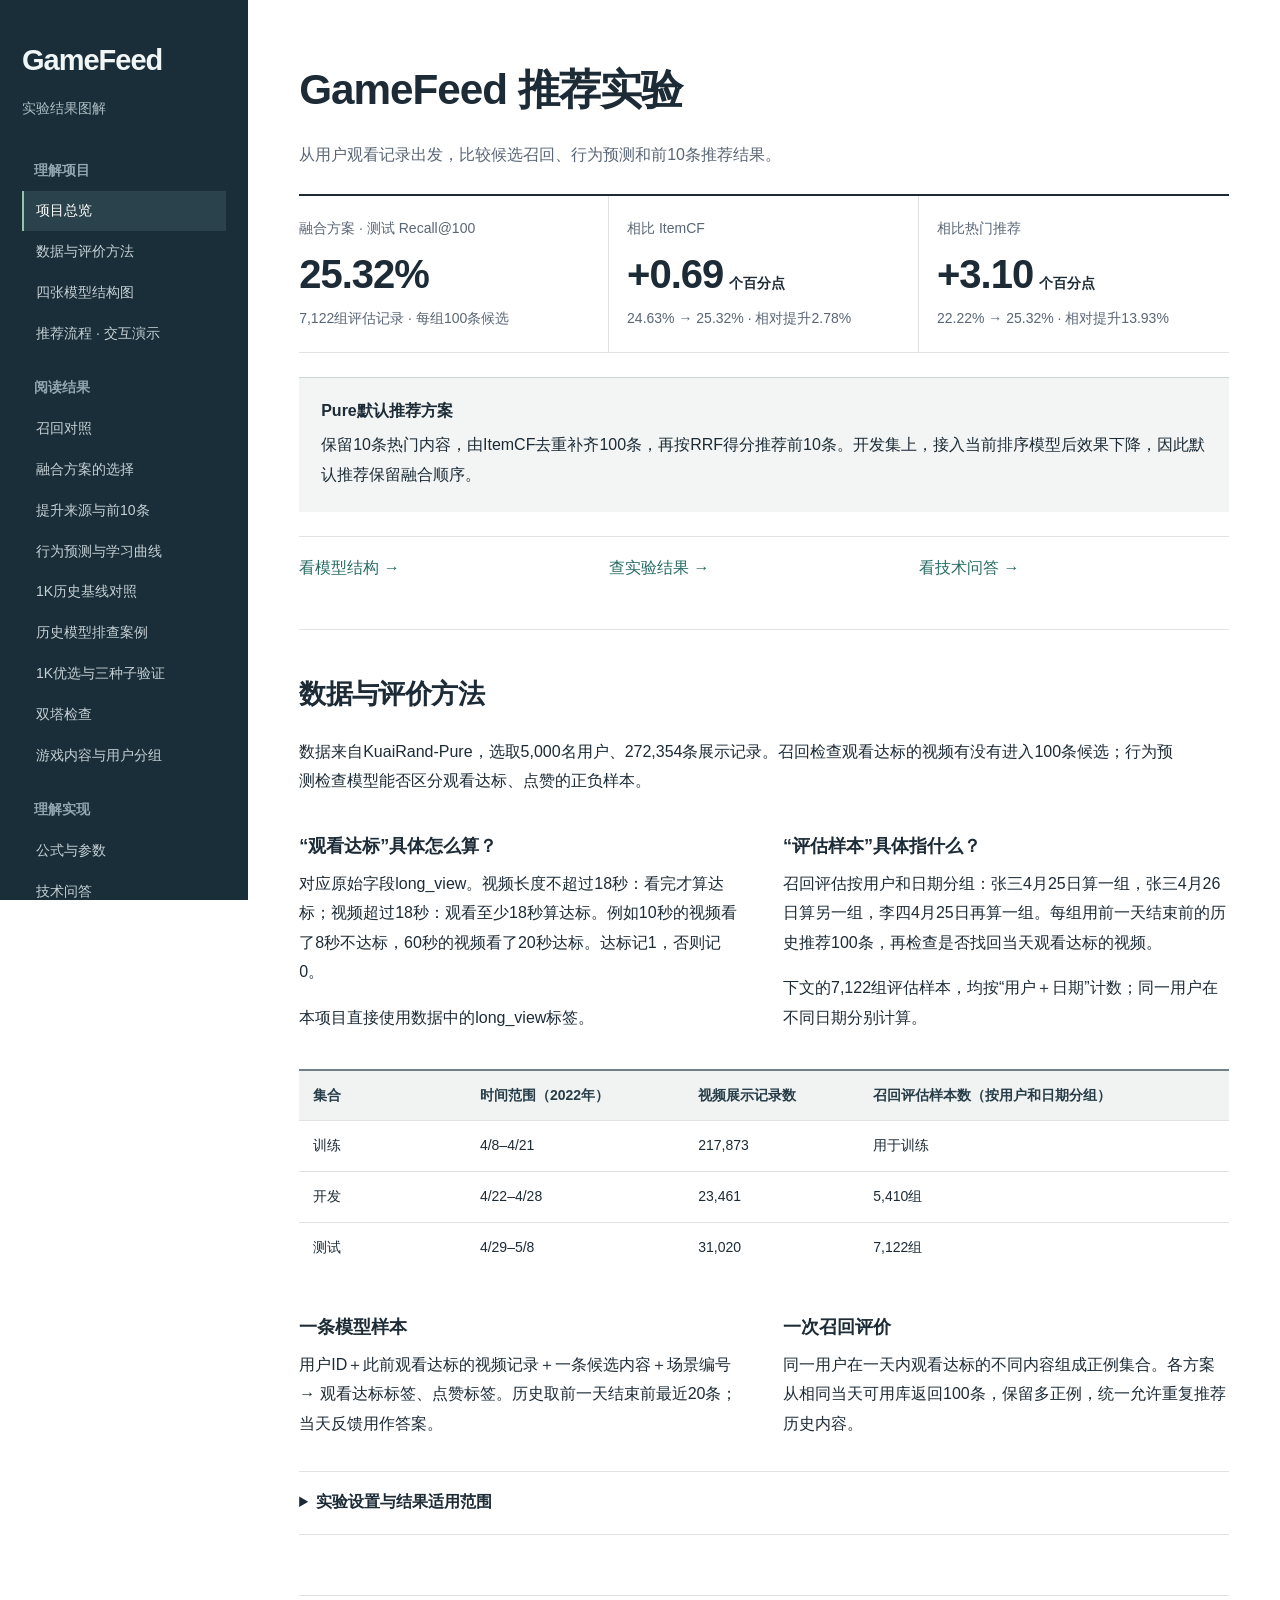
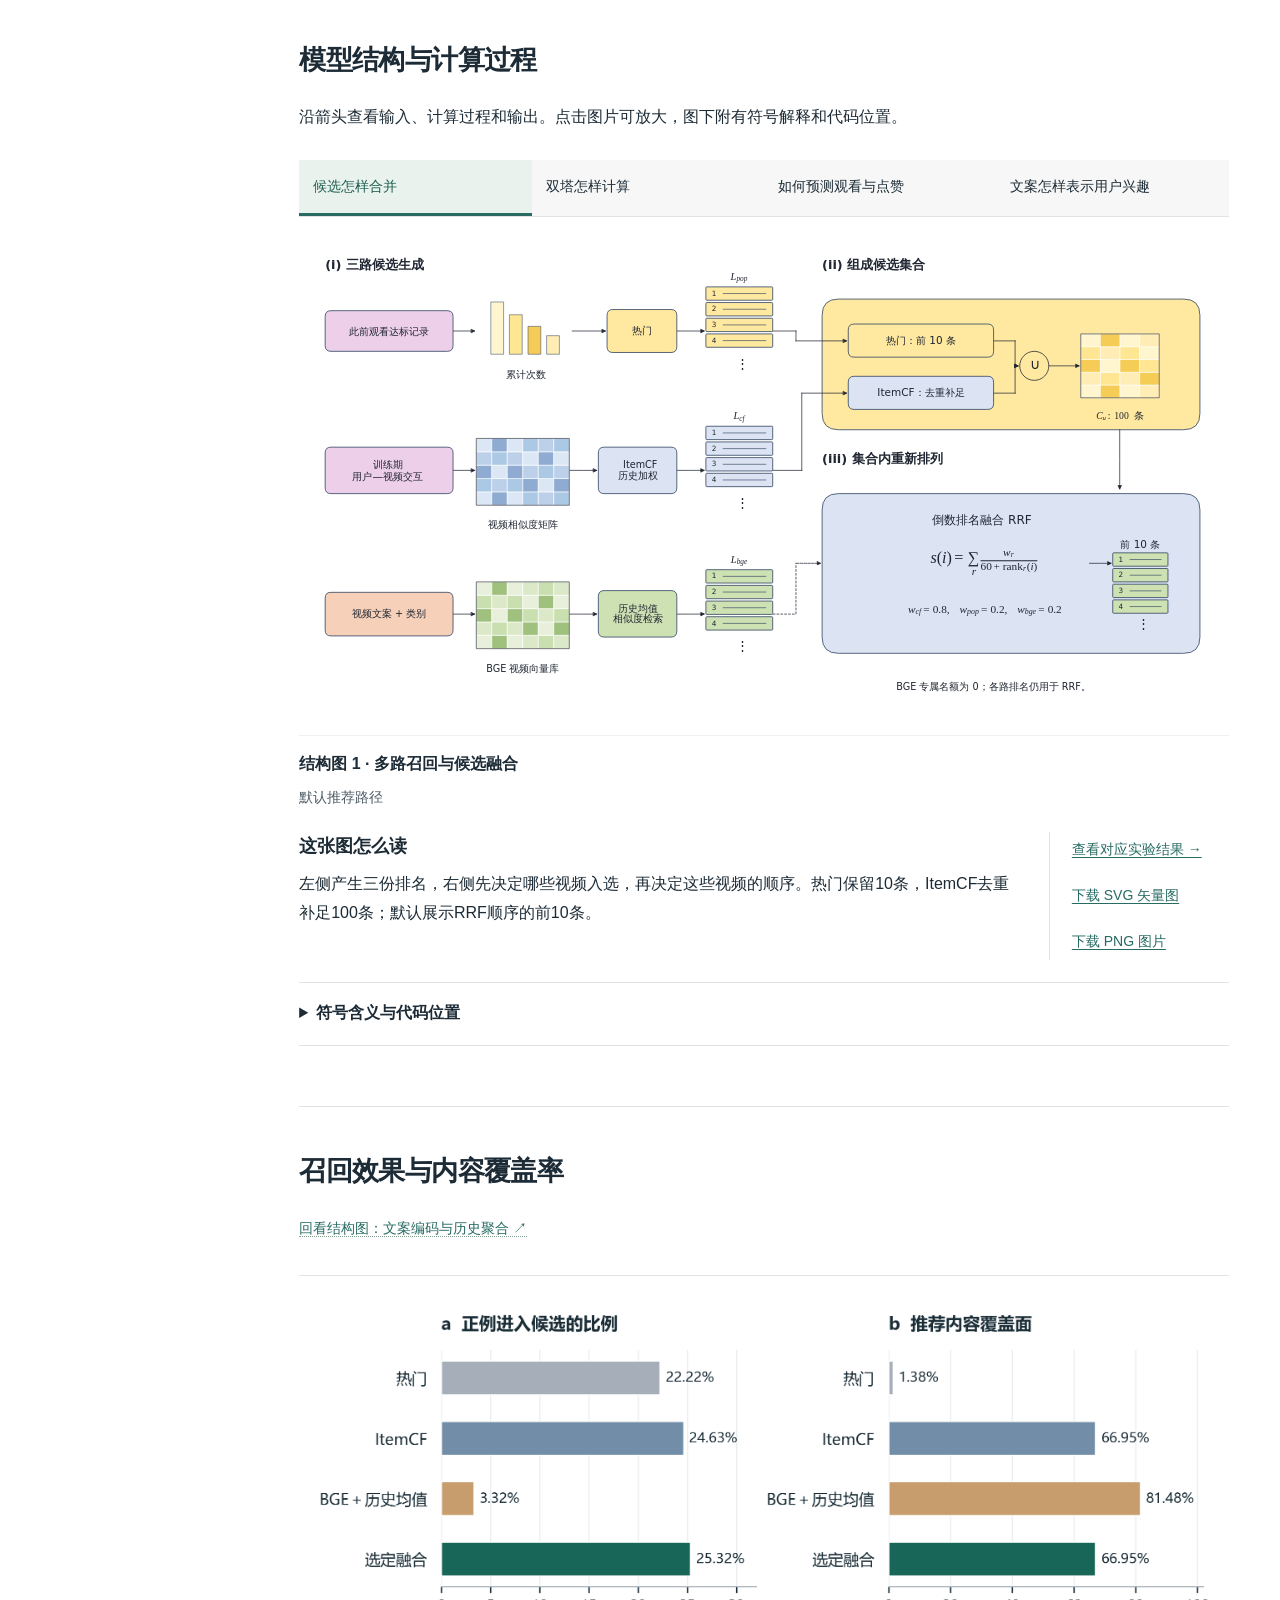
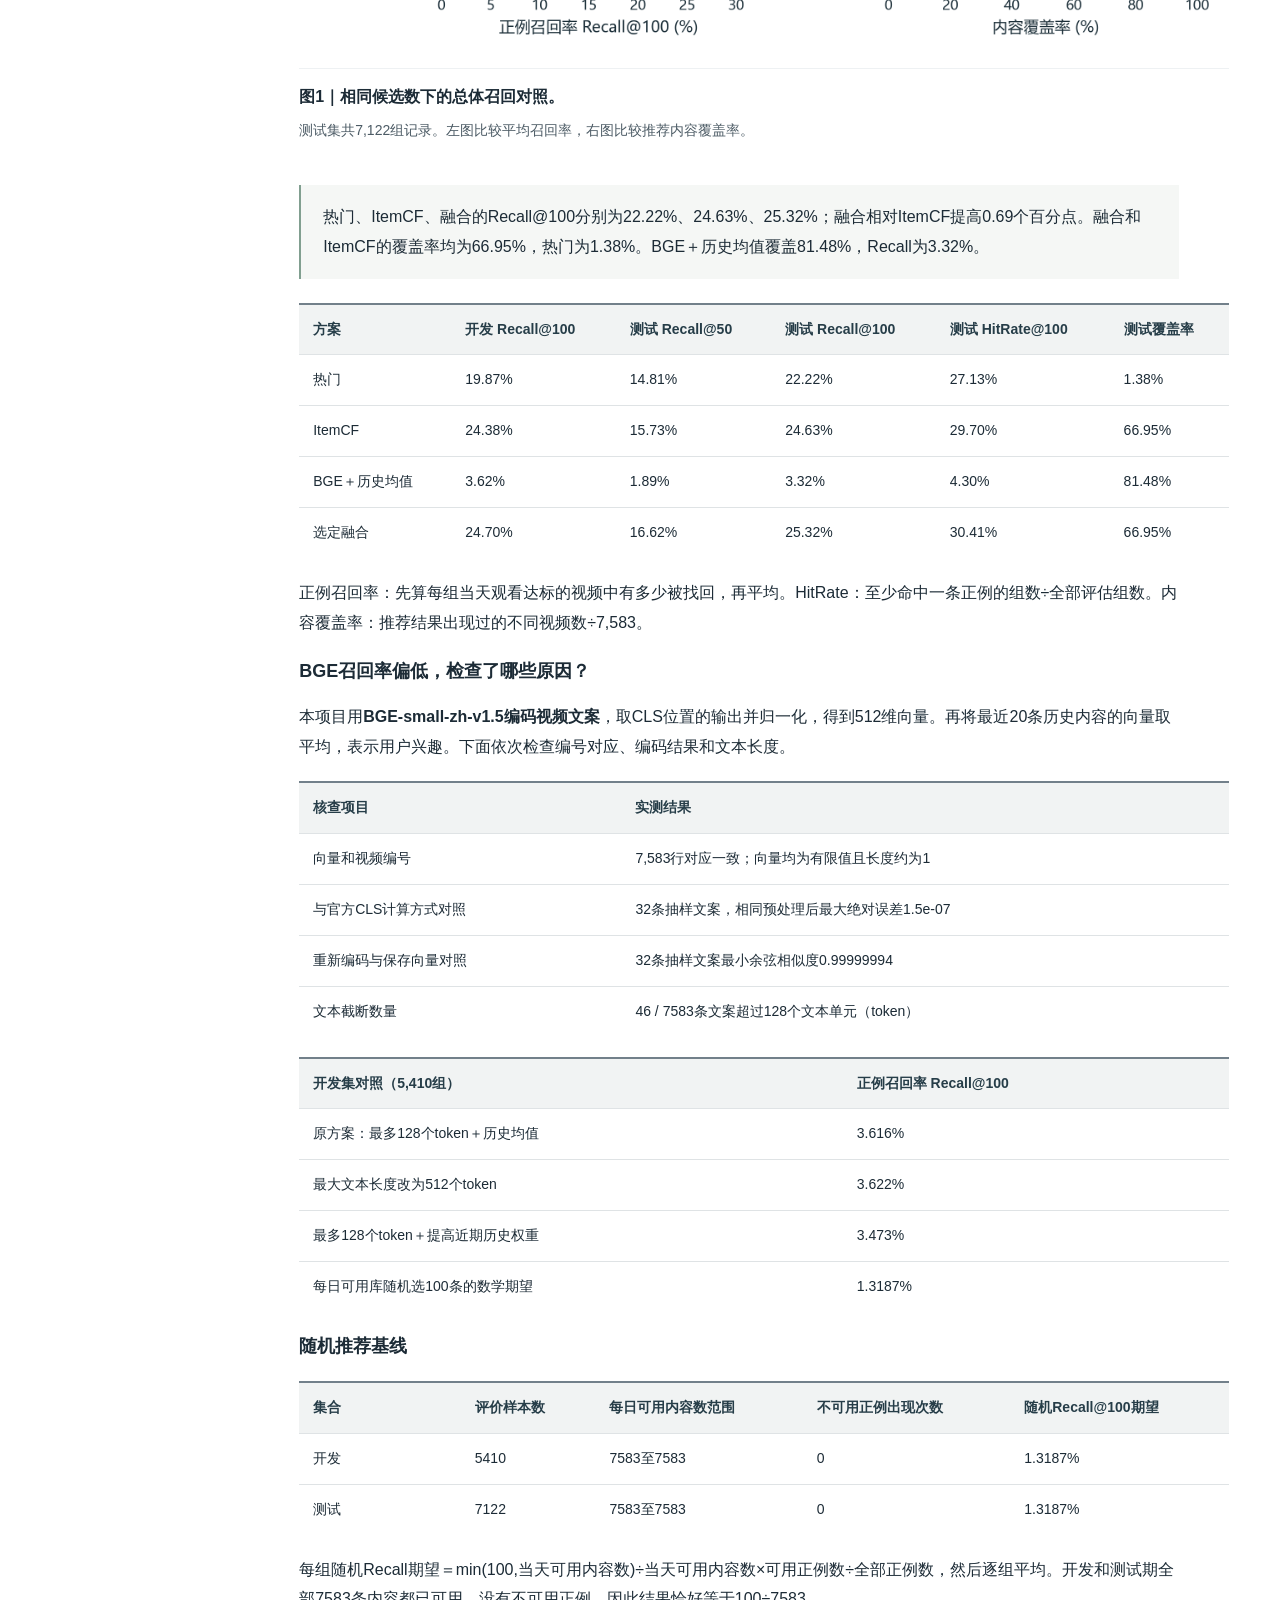
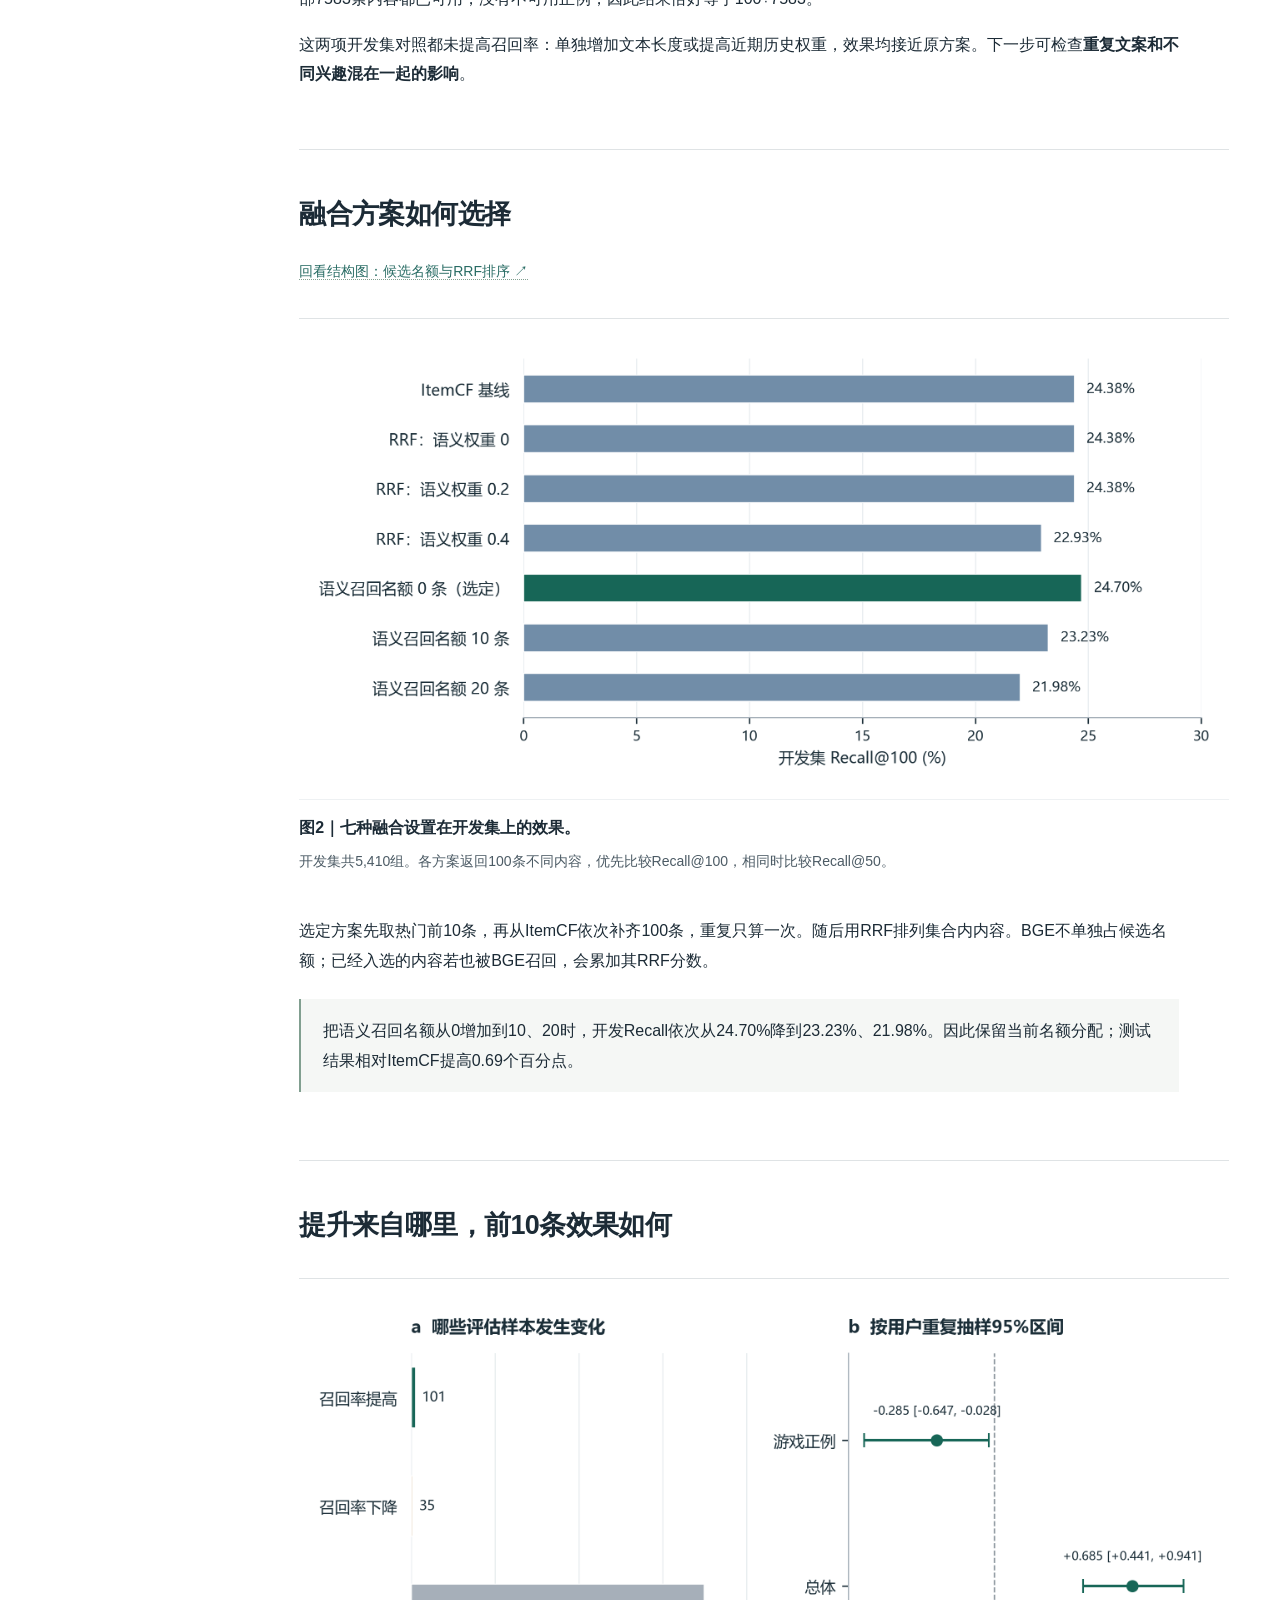
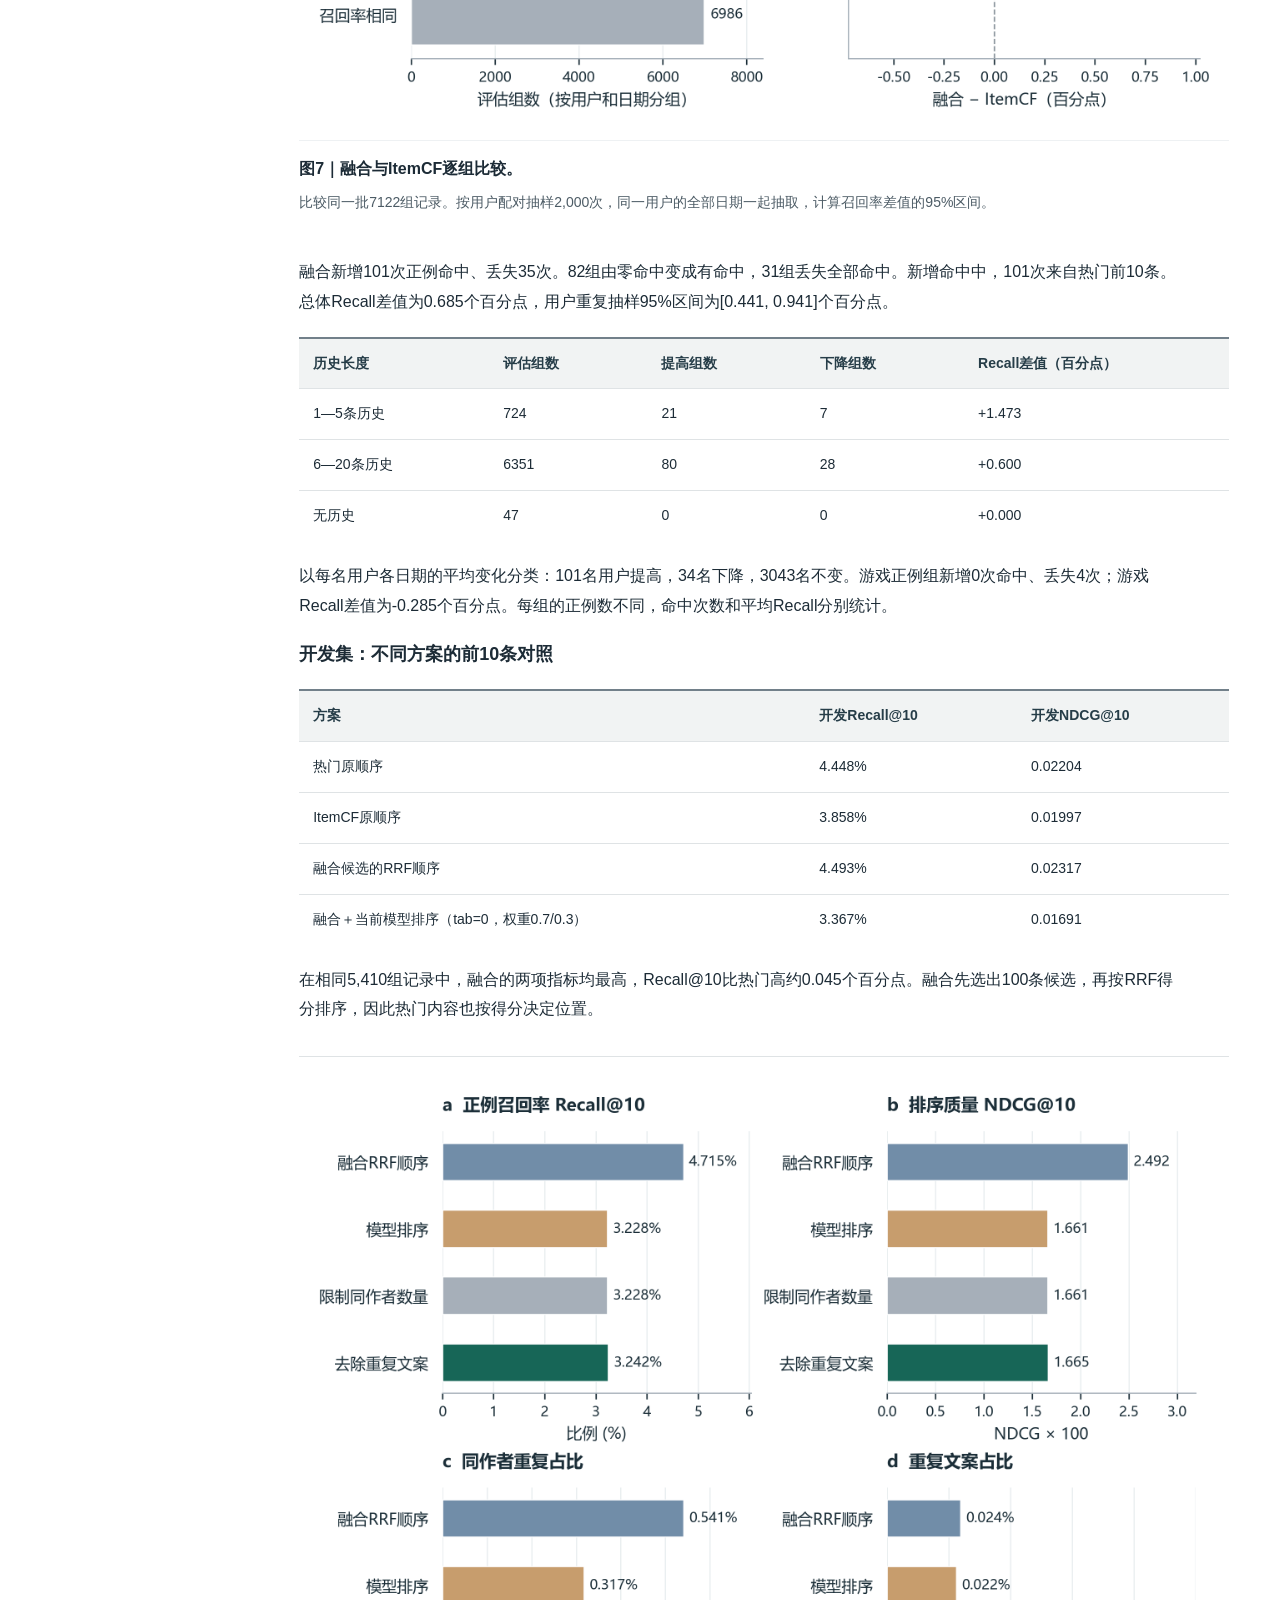
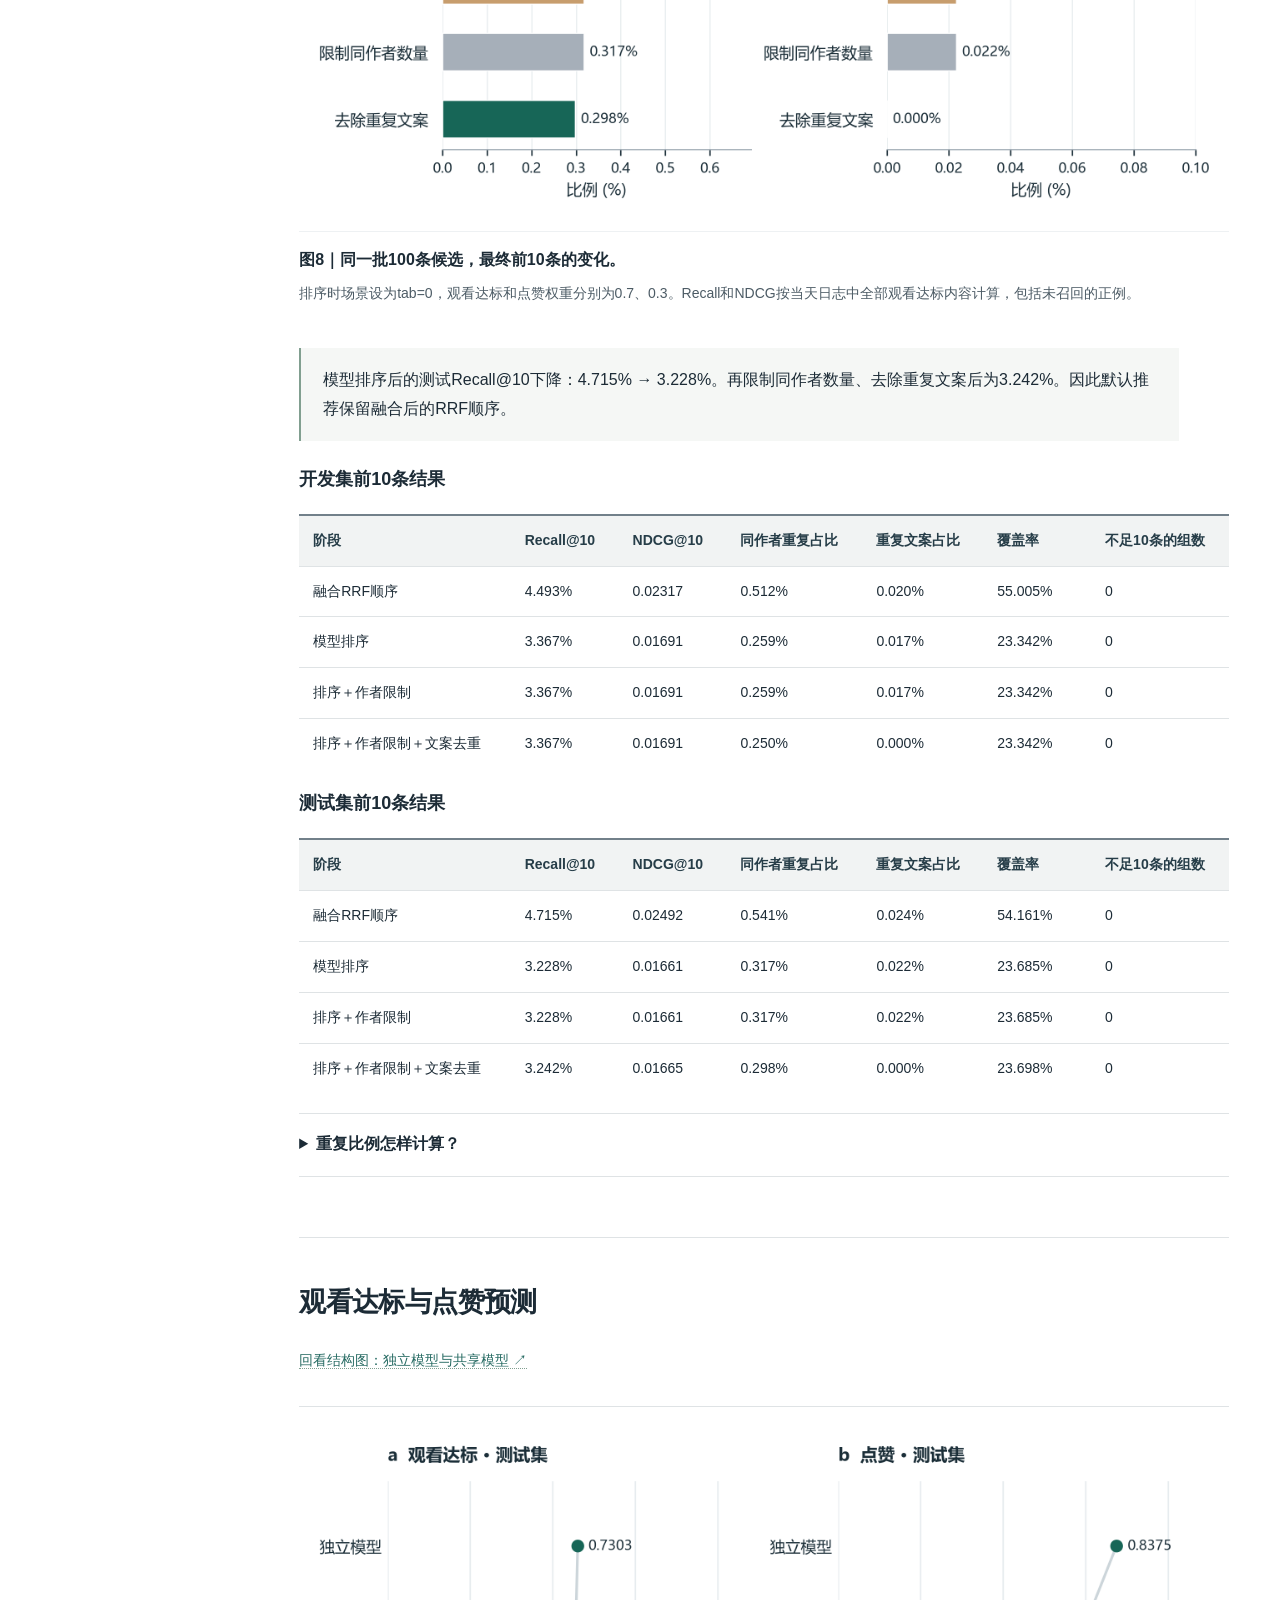
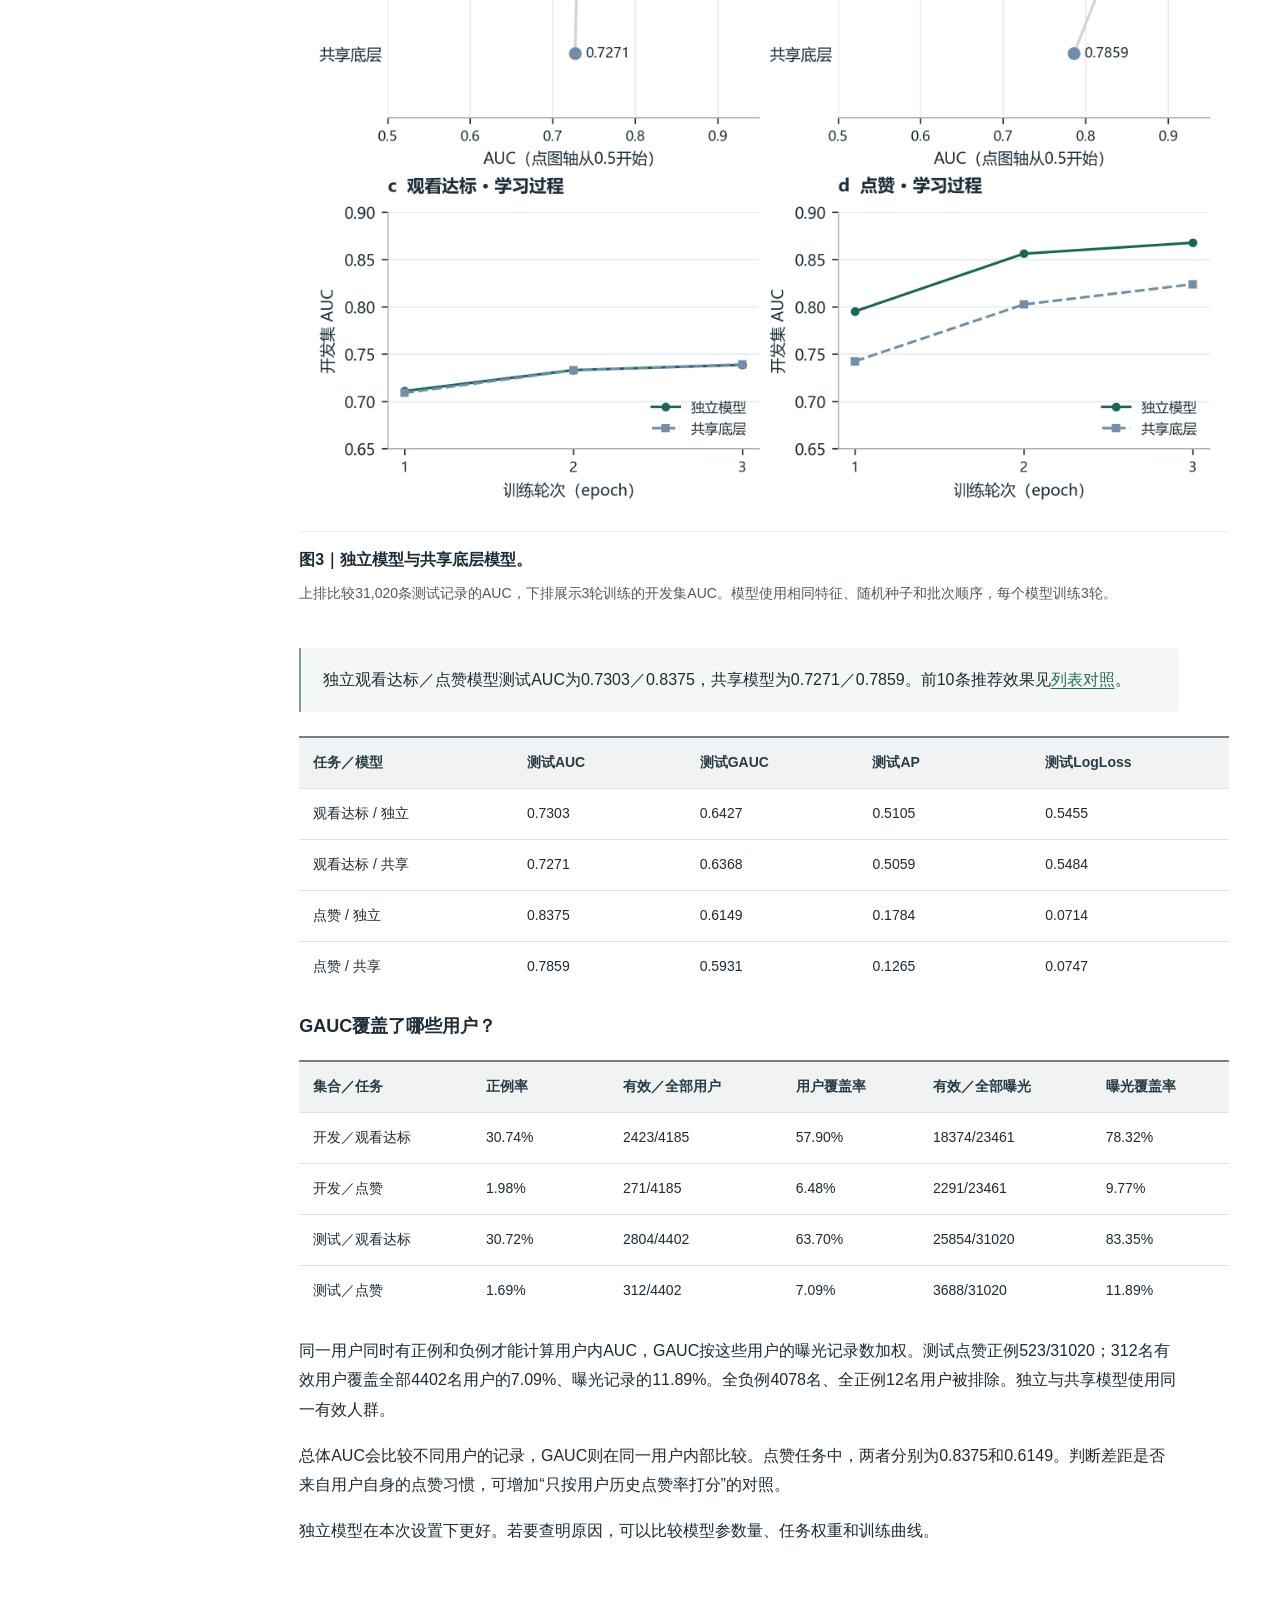
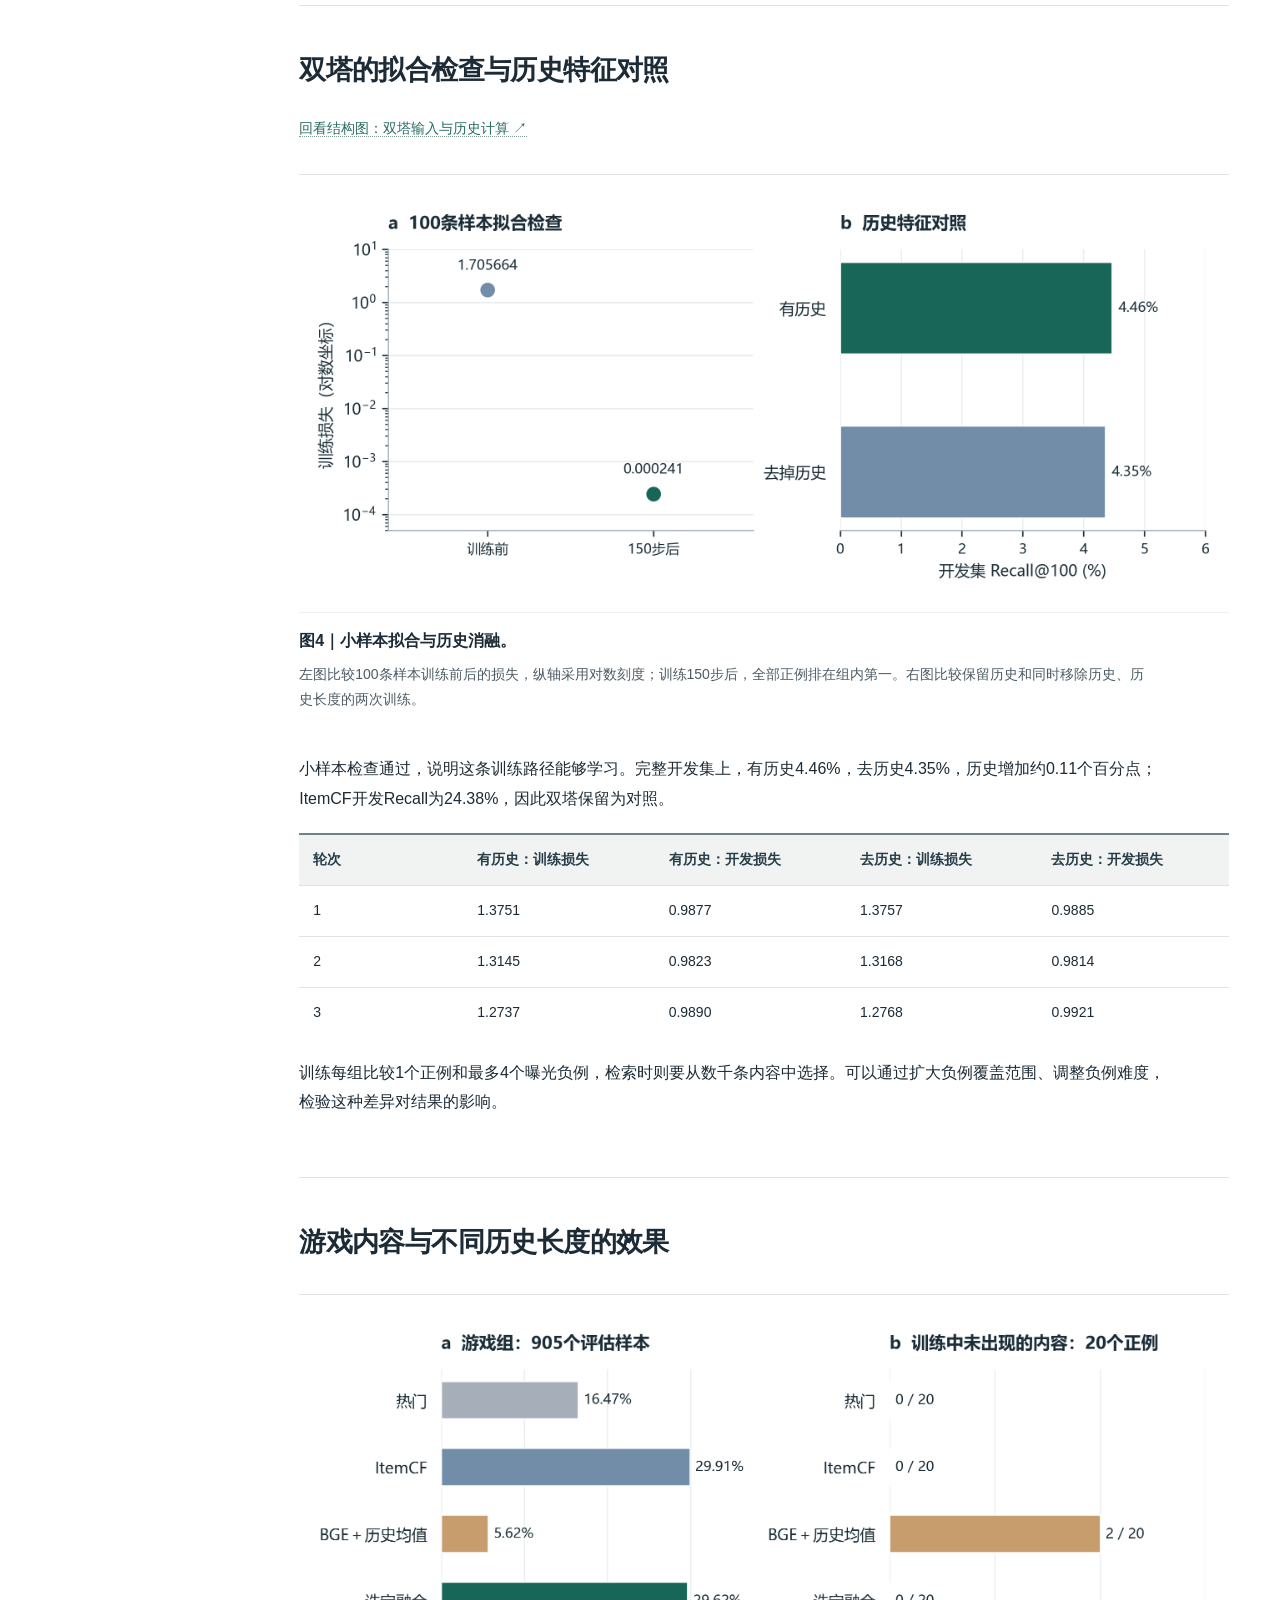
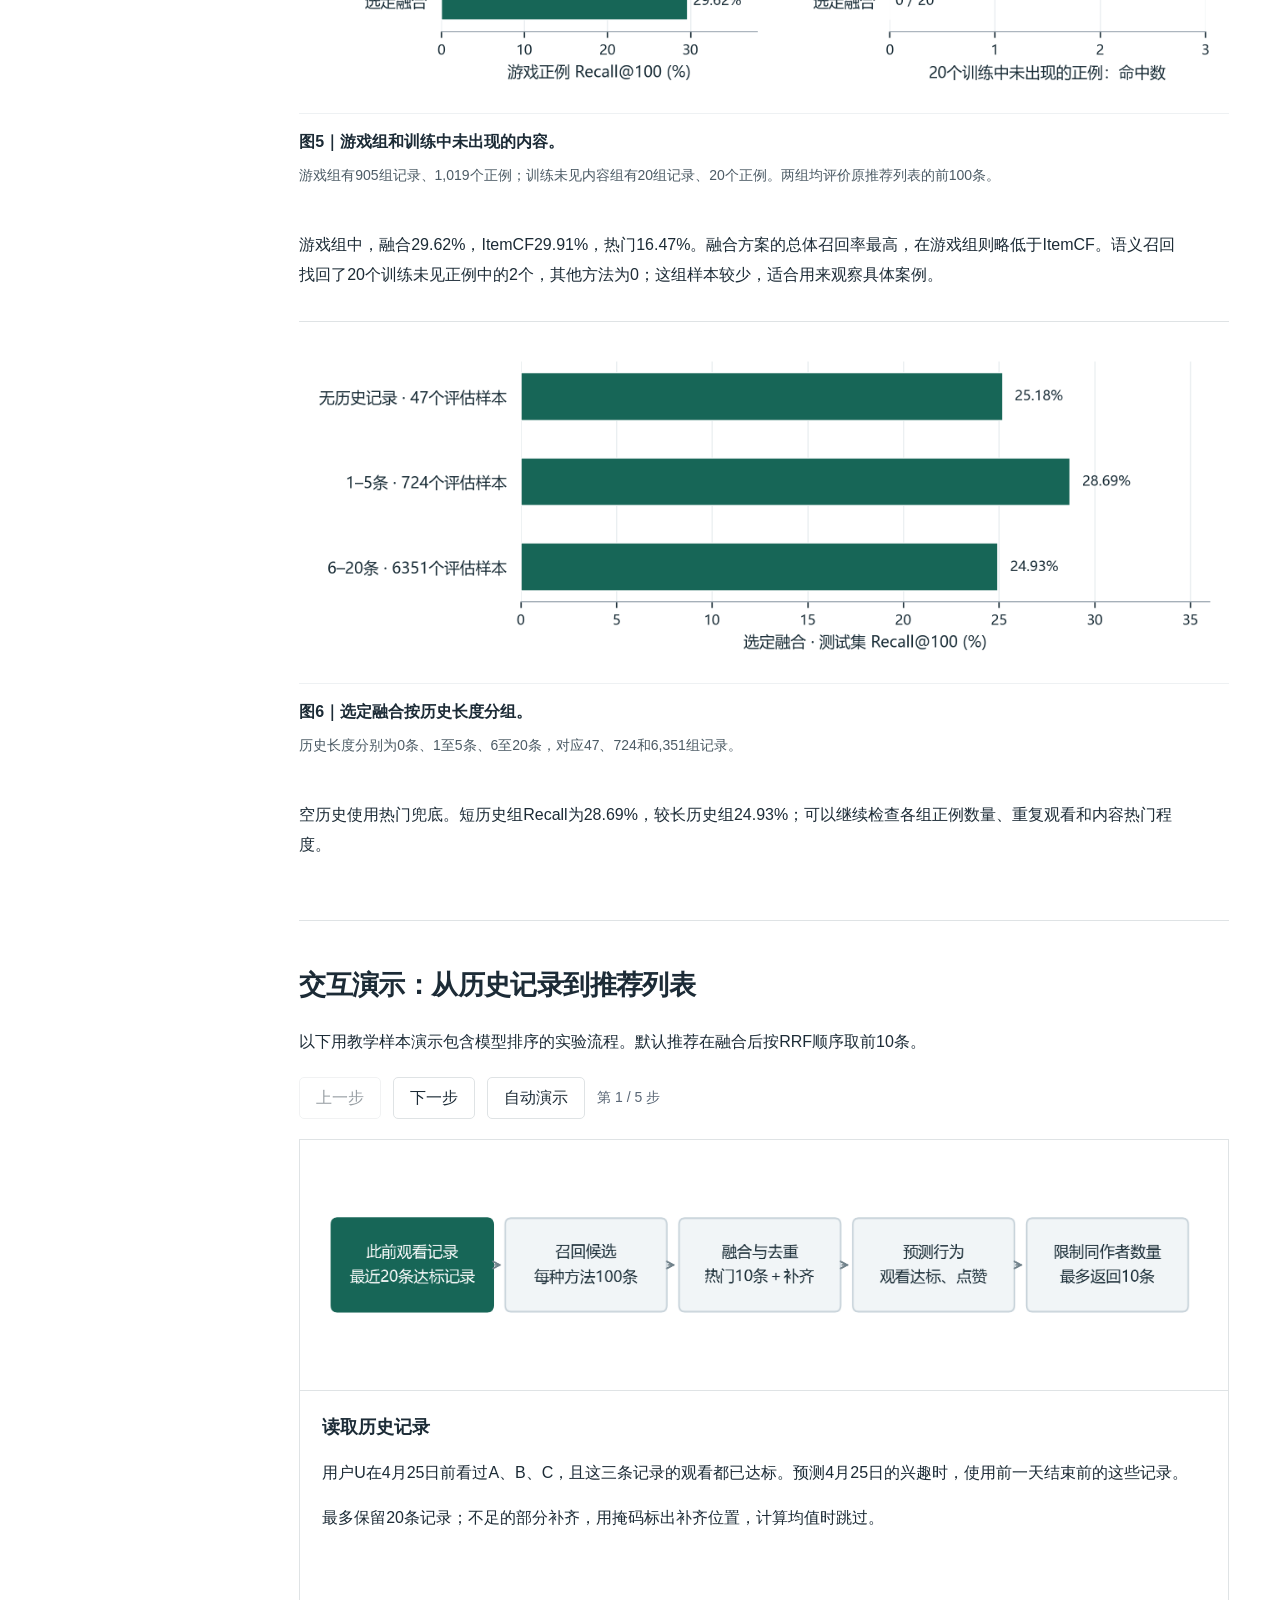
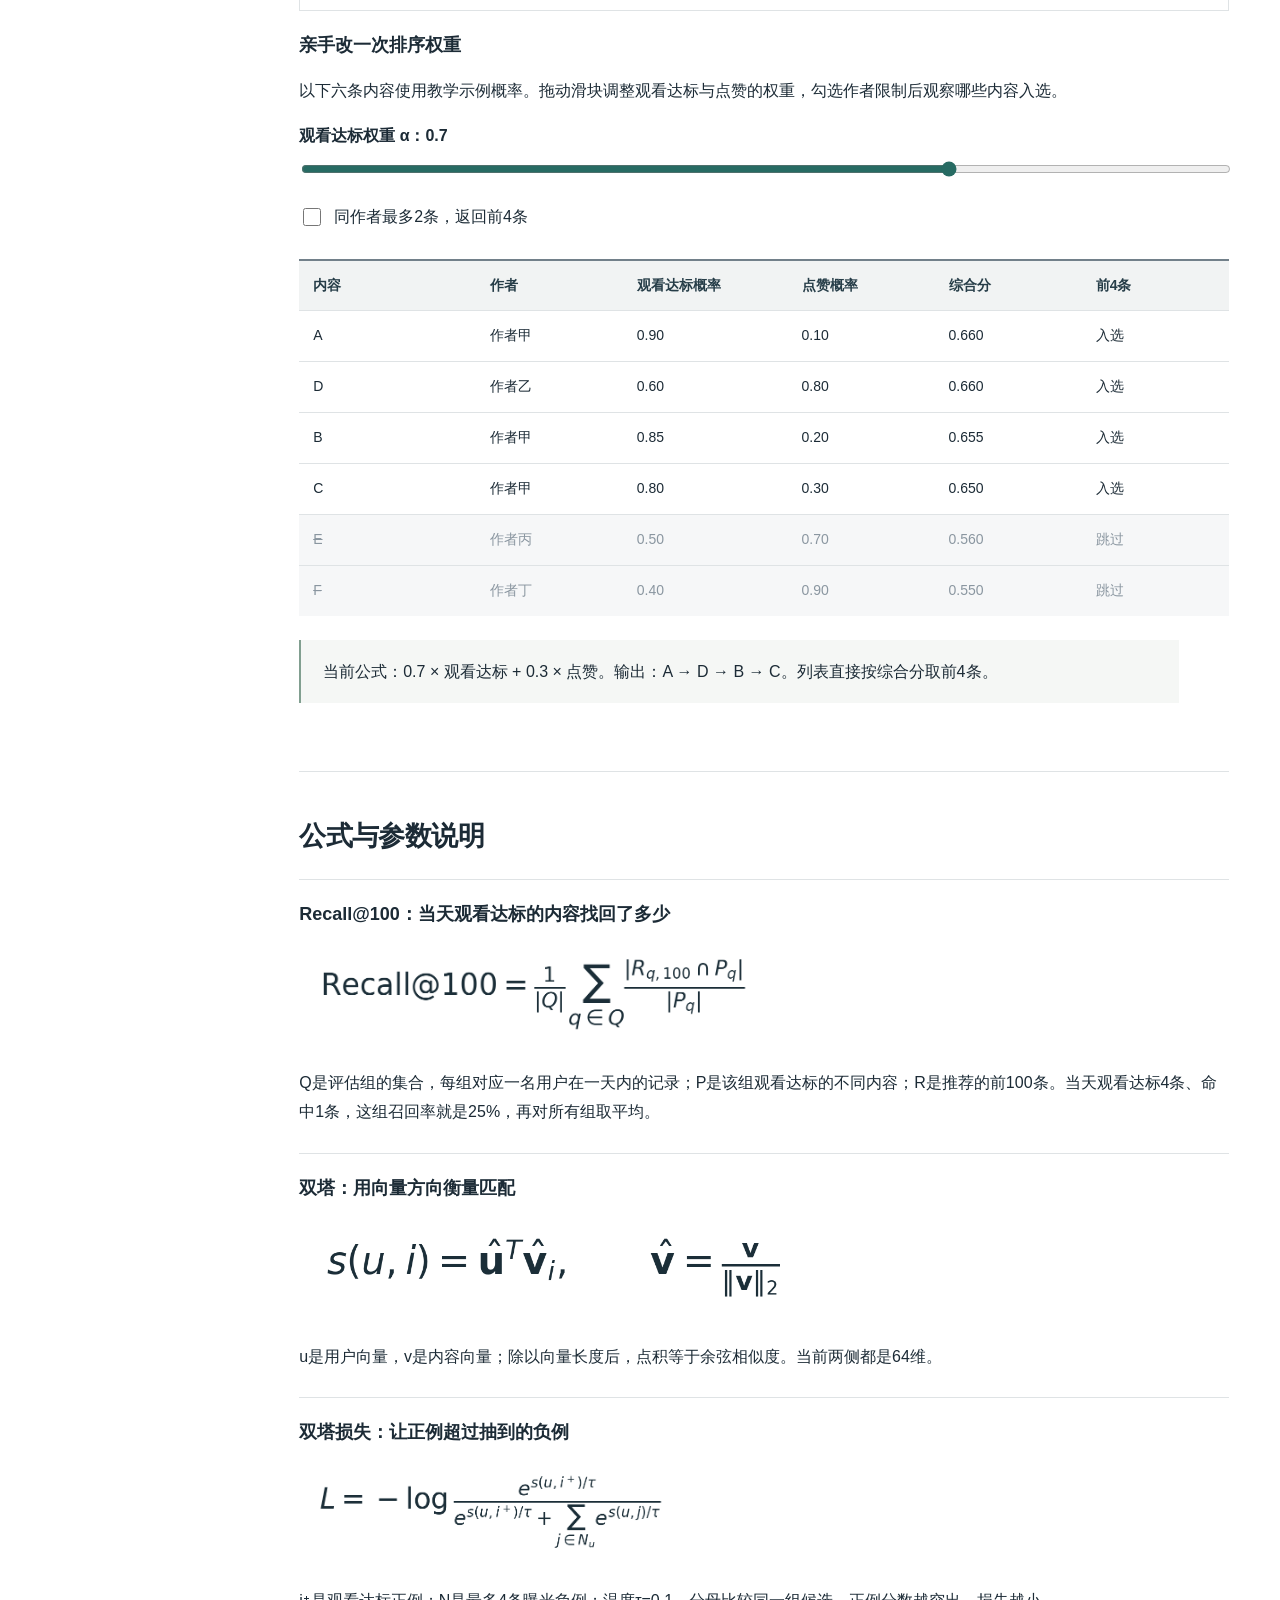
